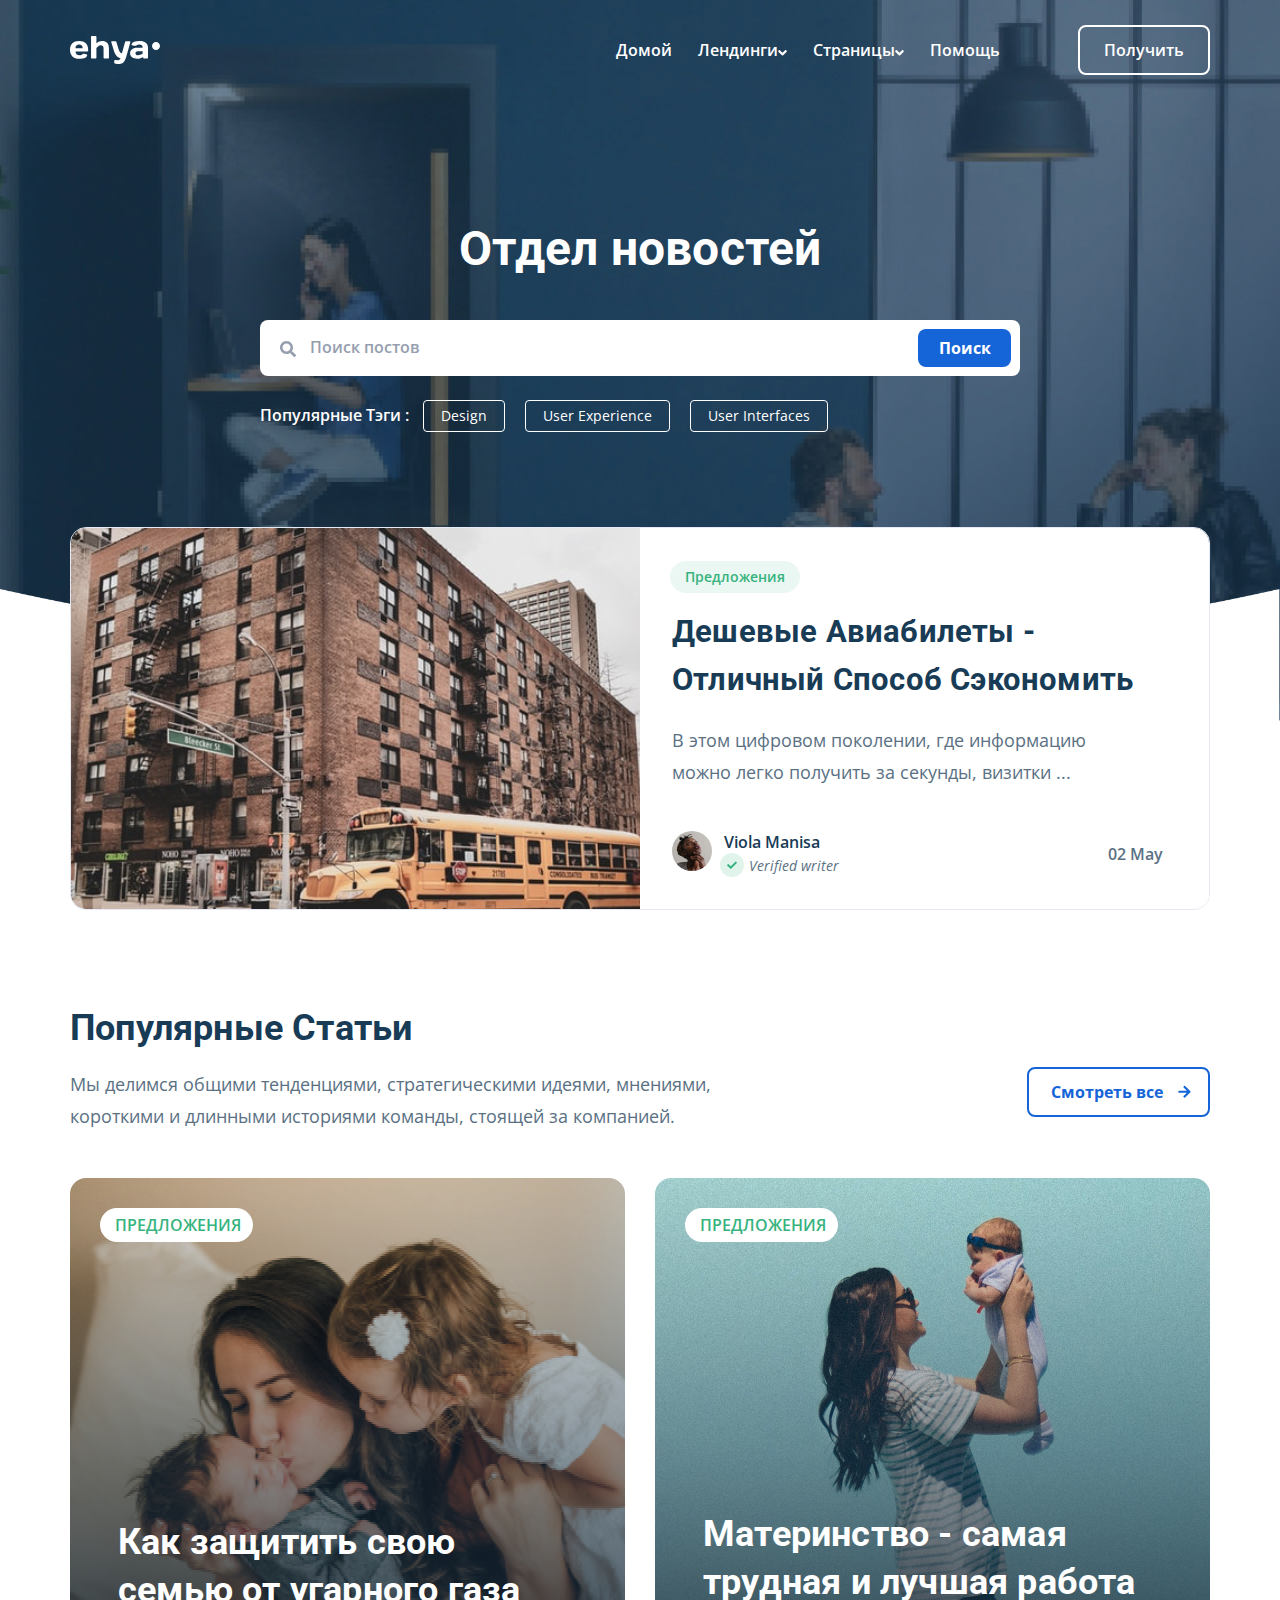
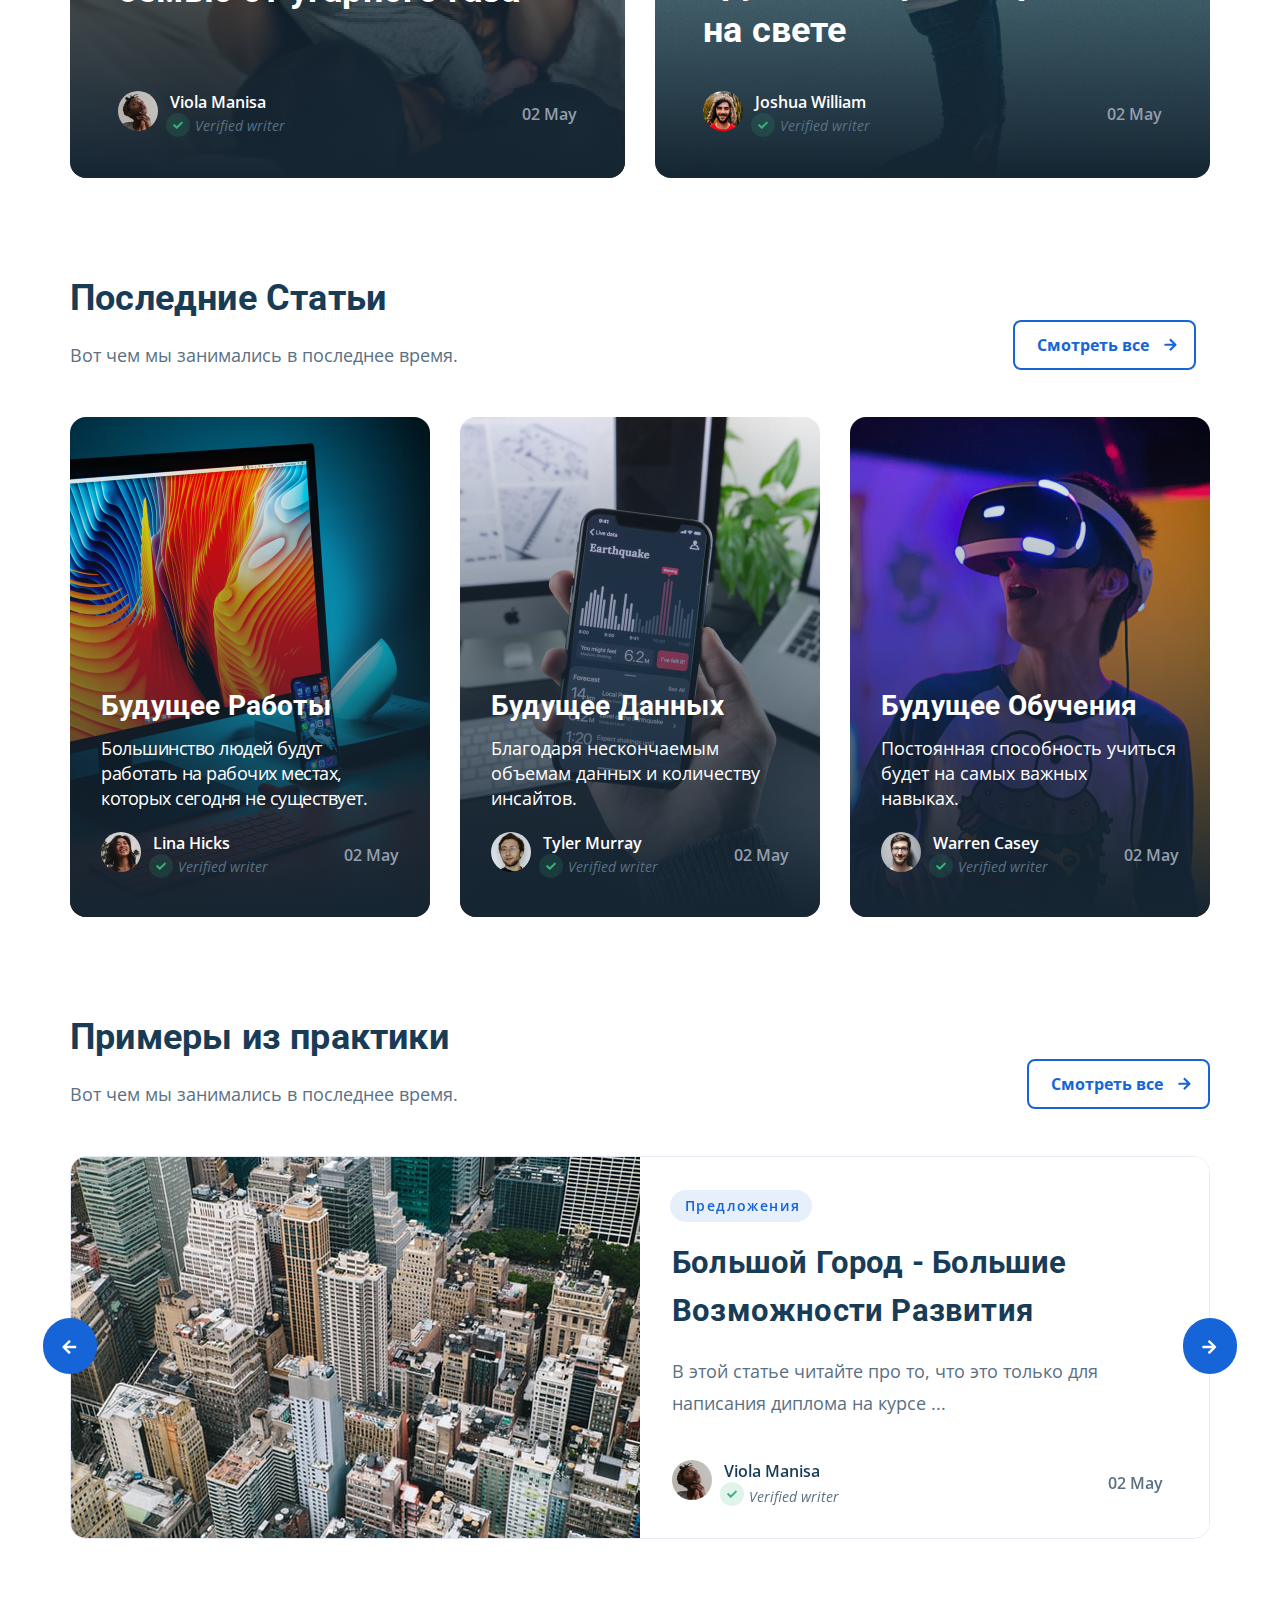
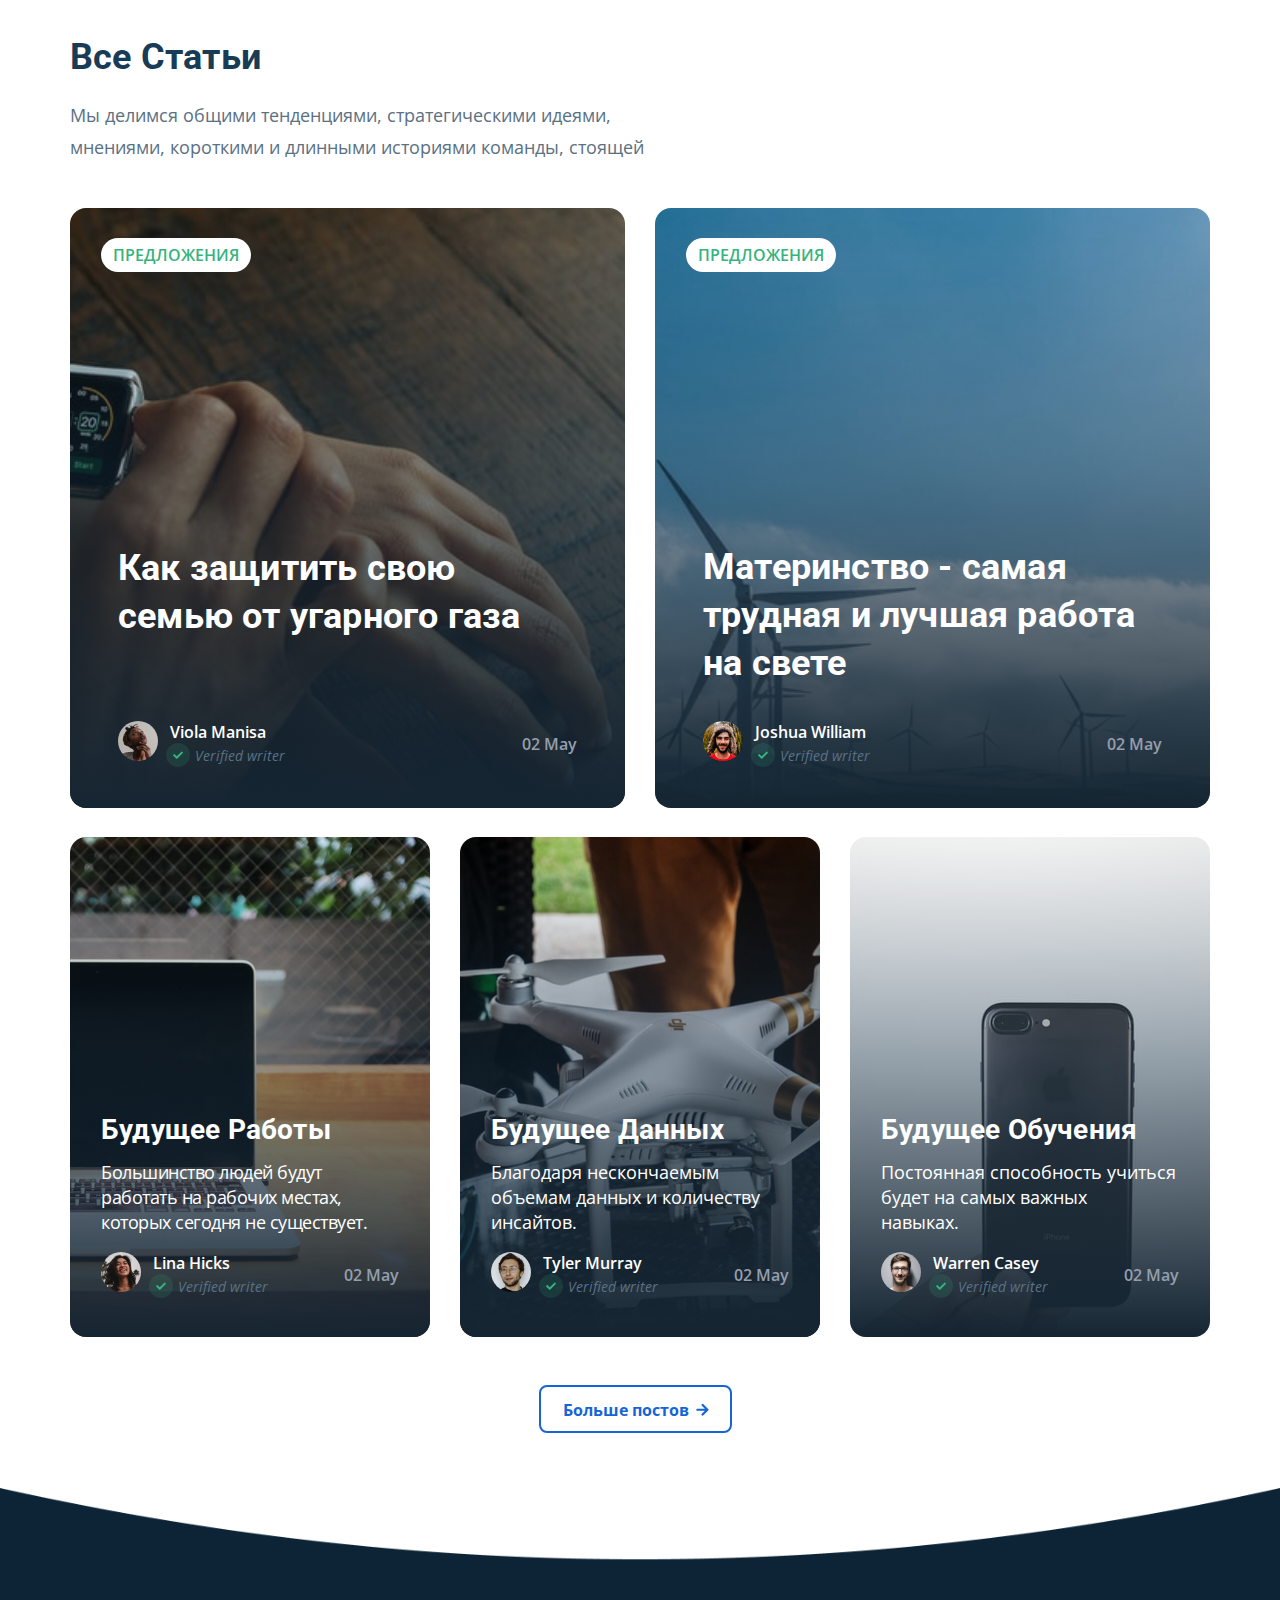
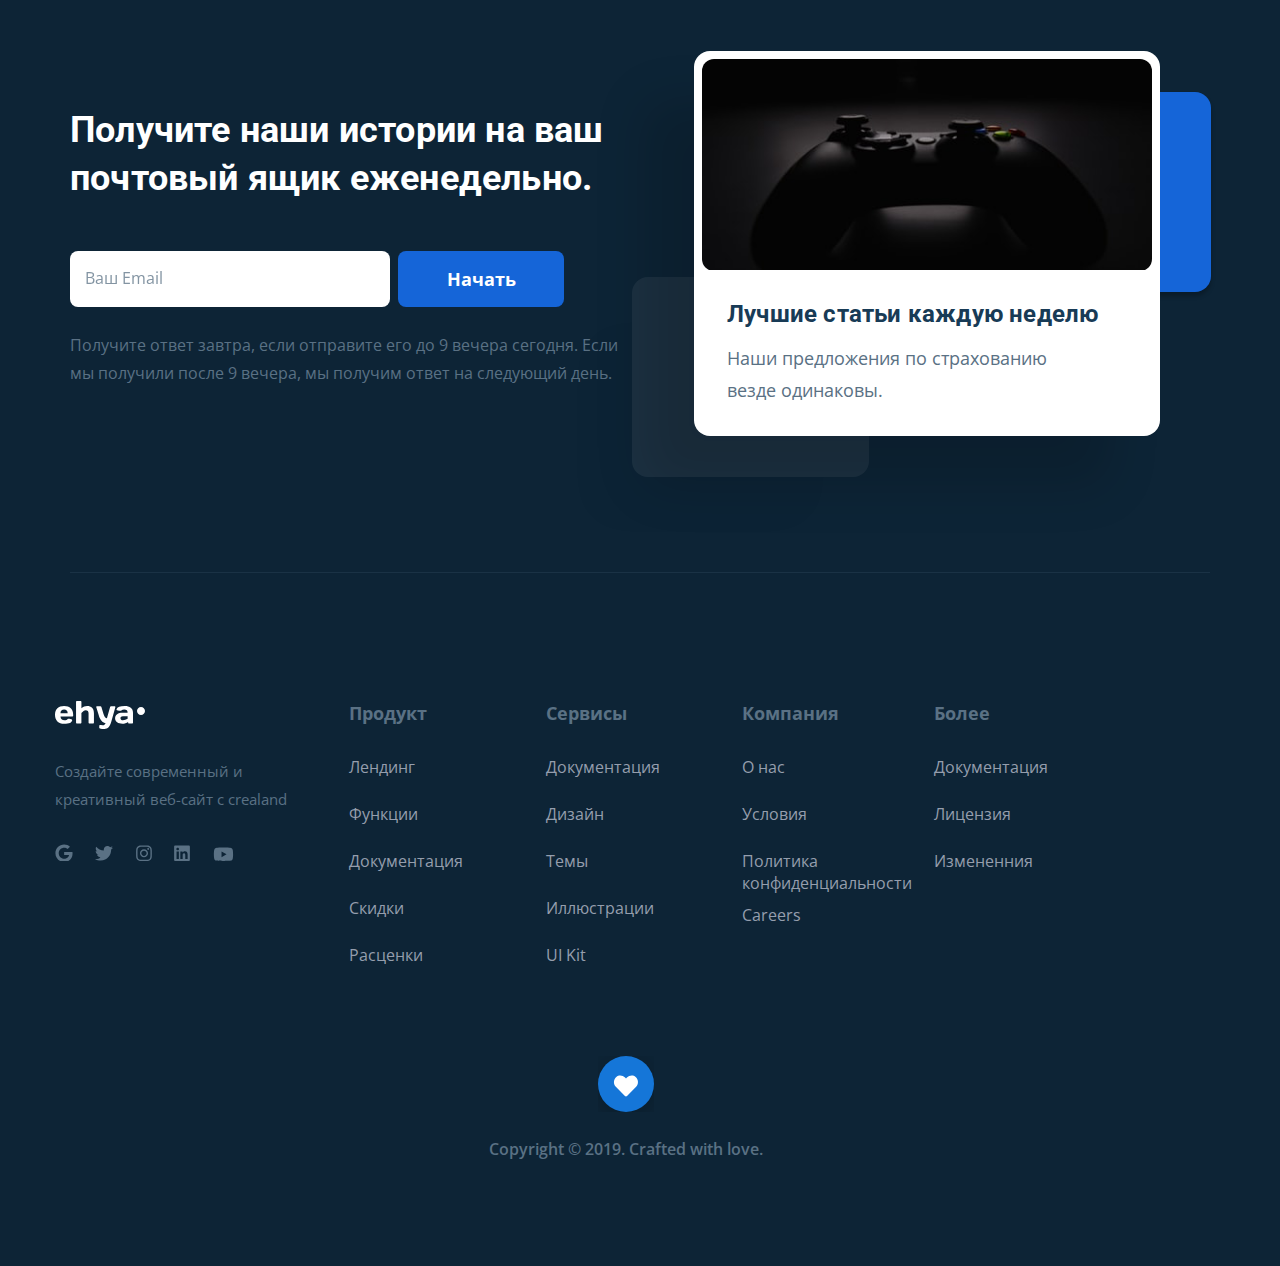
==== index.html @ 2a24c100 "create: добавил ссылки на иконки соцсетей" ====
<!DOCTYPE html>
<html lang="ru">
  <head>
    <meta charset="UTF-8" />
    <meta http-equiv="X-UA-Compatible" content="IE=edge" />
    <meta name="viewport" content="width=device-width, initial-scale=1.0" />
    <link rel="stylesheet" href="css/swiper-bundle.min.css" />
    <link rel="stylesheet" href="css/style.css" />
    <link href="https://fonts.googleapis.com/css2?family=Open+Sans:ital,wght@0,400;0,600;0,700;1,400&family=Roboto:wght@700&display=swap" rel="stylesheet" />
    <title>ehya Статьи на все случаи</title>
  </head>
  <body>
    <header class="header">
      <div class="header__background">
        <div class="container">
          <nav class="header__nav header__nav-fixed">
            <div class="header__logo">
              <a href="index.html"><img src="img/logo.svg" alt="логотип сайта" /></a>
            </div>
            <div class="header__fragment">
              <div class="navigation">
                <ul class="header__menu">
                  <li class="header__item"><a href="#">Домой</a></li>
                  <li class="header__item">
                    <a href="#">Лендинги<img src="img/angle-down.svg" alt="указатель на подменю" /></a>
                    <ul class="dropdown">
                      <li><a href="#">подменю 1</a></li>
                      <li><a href="#">подменю 2</a></li>
                      <li><a href="#">подменю 3</a></li>
                    </ul>
                  </li>
                  <li class="header__item">
                    <a href="#">Страницы<img src="img/angle-down.svg" alt="указатель на подменю" /></a>
                    <ul class="dropdown">
                      <li><a href="#">подменю 1</a></li>
                      <li><a href="#">подменю 2</a></li>
                      <li><a href="#">подменю 3</a></li>
                    </ul>
                  </li>
                  <li class="header__item"><a href="#">Помощь</a></li>
                </ul>
              </div>
              <div class="header__forbutton">
                <button class="header__button">Получить</button>
              </div>
            </div>
            <button class="header__menu-button">
              <span class="header__menu-button-line"></span>
              <span class="header__menu-button-line"></span>
              <span class="header__menu-button-line"></span>
            </button>
            <!-- /.navbar-top -->
          </nav>
          <!-- /.heder__nav -->
          <div class="header__block">
            <h1 class="header__block-title">Отдел новостей</h1>
            <form class="header__block-form">
              <input placeholder="Поиск постов" class="header__block-input" />
              <button class="header__block-button">Поиск</button>
            </form>
            <div class="header__block-tags">
              <span class="header__block-list">Популярные Тэги :</span>
              <button class="header__block-tag">Design</button><button class="header__block-tag">User Experience</button
              ><button class="header__block-tag">User Interfaces</button>
            </div>
          </div>
          <!-- /.header__block -->
          <div class="header__featured">
            <a href="index-1.html" class="header__featured-img">
              <img src="img/featured.png" alt="фото: дом, автобус в большом городе" class="header__featured-foto" />
            </a>
            <a href="index-1.html" class="header__featured-card">
              <div class="header__featured-card-top">
                <h3 class="header__featured-card-title">Дешевые Авиабилеты - Отличный Способ Сэкономить</h3>
                <p class="header__featured-card-paragraph">В этом цифровом поколении, где информацию можно легко получить за секунды, визитки ...</p>
              </div>
              <div class="header__featured-card-bottom">
                <div class="header__featured-card-author">
                  <div class="header__featured-card-photo">
                    <img class="header__featured-card-img" src="img/authors/viola-manisa.png" alt="фото Viola Manisa" />
                    <div class="header__featured-card-this">
                      <div class="header__featured-card-name">Viola Manisa</div>
                      <div class="header__featured-card-center">
                        <img src="img/icon.svg" alt="иконка типа галочка" /> <span class="header__featured-card-rating">Verified writer</span>
                      </div>
                    </div>
                  </div>
                  <div class="header__featured-card-data">02 May</div>
                </div>
              </div>
              <span class="header__label">Предложения</span>
            </a>
            <!-- /.header__featured-card -->
          </div>
          <!-- /.header__featured -->
        </div>
        <!-- /.container -->
      </div>
      <!-- /.header__background -->
    </header>
    <section class="popular">
      <div class="container">
        <h2 class="popular__title">Популярные Статьи</h2>
        <div class="popular__flag">
          <p class="popular__text">
            Мы делимся общими тенденциями, стратегическими идеями, мнениями, короткими и длинными историями команды, стоящей за компанией.
          </p>
          <a href="index-1.html" class="popular__button"
            >Смотреть все <img src="img/icon-arrow.svg" alt="иконка в виде стрелки" class="popular__button-img"
          /></a>
        </div>
        <!-- /.popular__flag -->
        <div class="popular__cards">
          <a href="index-1.html"
            ><div class="popular__first-card">
              <img src="img/popular-1.jpg" alt="фото женщины с детьми" class="popular__first-img" />
              <h3 class="popular__first-card-title">Как защитить свою семью от угарного газа</h3>
              <div class="popular__first-card-author">
                <div class="popular__first-card-photo">
                  <img class="popular__first-card-img" src="img/authors/viola-manisa.png" alt="фото автора" />
                  <div class="popular__first-card-this">
                    <div class="popular__first-card-name">Viola Manisa</div>
                    <div class="popular__first-card-center">
                      <img src="img/icon.svg" alt="иконка типа галочка" /> <span class="popular__first-card-rating">Verified writer</span>
                    </div>
                  </div>
                </div>
                <div class="popular__first-card-data">02 May</div>
              </div>
              <span class="popular__label"> Предложения </span>
            </div></a
          >
          <!-- /.popular__first-card -->
          <a href="index-1.html"
            ><div class="popular__second-card">
              <img src="img/popular-2.png" alt="фото женщины с ребенком" class="popular__second-img" />
              <h3 class="popular__second-card-title popular__second-card-title--mod">Материнство - самая трудная и лучшая работа на свете</h3>
              <div class="popular__second-card-author">
                <div class="popular__second-card-photo">
                  <img class="popular__second-card-img" src="img/authors/joshua-william.png" alt="фото автора" />
                  <div class="popular__second-card-this">
                    <div class="popular__second-card-name">Joshua William</div>
                    <div class="popular__second-card-center">
                      <img src="img/icon.svg" alt="иконка типа галочка" /> <span class="popular__second-card-rating">Verified writer</span>
                    </div>
                  </div>
                </div>
                <div class="popular__second-card-data">02 May</div>
              </div>
              <span class="popular__label"> Предложения </span>
            </div></a
          >
          <!-- /.popular__second-card -->
        </div>
        <!-- /.popular__cards -->
        <a href="index-1.html" class="popular__button-mod"
          >Смотреть все <img src="img/icon-arrow.svg" alt="иконка в виде стрелки" class="popular__button-img"
        /></a>
      </div>
      <!-- /.container -->
    </section>
    <!-- /.popular -->
    <section class="update">
      <div class="container">
        <h2 class="update__title">Последние Статьи</h2>
        <div class="update__flag">
          <p class="update__text">Вот чем мы занимались в последнее время.</p>
          <a href="index-1.html" class="update__button">Смотреть все <img src="img/icon-arrow.svg" alt="иконка в виде стрелки" class="update__button-img" /></a>
        </div>
        <!-- /.update__flag -->
        <div class="update__cards">
          <a href="index-1.html"
            ><div class="update__first-card">
              <img src="img/update-1.jpg" alt="фото рабочего места с компьютером" class="update__first-img" />
              <h3 class="update__first-card-title update__first-card-title-mod">Будущее Работы</h3>
              <p class="update__first-card-paragraph update__first-card-paragraph-mod">
                Большинство людей будут работать на рабочих местах, которых сегодня не существует.
              </p>
              <div class="update__first-card-author">
                <div class="update__first-card-photo">
                  <img class="update__first-card-img" src="img/authors/lina-hicks.png" alt="фото автора" />
                  <div class="update__first-card-this">
                    <div class="update__first-card-name">Lina Hicks</div>
                    <div class="update__first-card-center">
                      <img src="img/icon.svg" alt="иконка типа галочка" /> <span class="update__first-card-rating">Verified writer</span>
                    </div>
                  </div>
                </div>
                <div class="update__first-card-data">02 May</div>
              </div>
            </div></a
          >
          <!-- /.update__first-card -->
          <a href="index-1.html"
            ><div class="update__second-card">
              <img src="img/update-2.png" alt="фото мобильник в руке" class="update__second-img" />
              <h3 class="update__second-card-title">Будущее Данных</h3>
              <p class="update__second-card-paragraph">Благодаря нескончаемым объемам данных и количеству инсайтов.</p>
              <div class="update__second-card-author">
                <div class="update__second-card-photo">
                  <img class="update__second-card-img" src="img/authors/tyler-murray.png" alt="фото автора" />
                  <div class="update__second-card-this">
                    <div class="update__second-card-name">Tyler Murray</div>
                    <div class="update__second-card-center">
                      <img src="img/icon.svg" alt="иконка типа галочка" /> <span class="update__second-card-rating">Verified writer</span>
                    </div>
                  </div>
                </div>
                <div class="update__second-card-data">02 May</div>
              </div>
            </div></a
          >
          <!-- /.update__second-card -->
          <a href="index-1.html"
            ><div class="update__third-card">
              <img src="img/update-3.jpg" alt="фото женщины в интерактивной маске" class="update__third-img" />
              <h3 class="update__third-card-title">Будущее Обучения</h3>
              <p class="update__third-card-paragraph update__third-card-paragraph-third">
                Постоянная способность учиться будет на самых важных <span class="delete"><br /></span>навыках.
              </p>
              <div class="update__third-card-author">
                <div class="update__third-card-photo">
                  <img class="update__third-card-img" src="img/authors/warren-casey.png" alt="фото автора" />
                  <div class="update__third-card-this">
                    <div class="update__third-card-name">Warren Casey</div>
                    <div class="update__third-card-center">
                      <img src="img/icon.svg" alt="иконка типа галочка" /> <span class="update__third-card-rating">Verified writer</span>
                    </div>
                  </div>
                </div>
                <div class="update__third-card-data">02 May</div>
              </div>
            </div></a
          >
          <!-- /.update__third-card -->
        </div>
        <!-- /.update__cards -->
        <a href="index-1.html" class="update__button-mod"
          >Смотреть все <img src="img/icon-arrow.svg" alt="иконка в виде стрелки" class="update__button-img"
        /></a>
      </div>
      <!-- /.container -->
    </section>
    <!-- /.update -->
    <section class="examples">
      <div class="container-new">
        <div class="container">
          <h2 class="examples__title">Примеры из практики</h2>
          <div class="examples__flag">
            <p class="examples__text">Вот чем мы занимались в последнее время.</p>
            <a href="index-1.html" class="examples__button"
              >Смотреть все <img src="img/icon-arrow.svg" alt="иконка в виде стрелки" class="examples__button-img"
            /></a>
          </div>
          <!-- /.examples__flag -->
        </div>

        <!-- Slider main container -->
        <div class="swiper-container">
          <!-- Additional required wrapper -->
          <div class="swiper-wrapper">
            <!-- Slides -->
            <div class="swiper-slide">
              <div class="examples__featured">
                <a href="index-1.html" class="examples__featured-img">
                  <img src="img/town.png" alt="фото: микрорайон большого города" class="examples__featured-foto" />
                </a>
                <a href="index-1.html" class="examples__featured-card">
                  <div class="examples__featured-card-top">
                    <h3 class="examples__featured-card-title">Большой Город - Большие Возможности Развития</h3>
                    <p class="examples__featured-card-paragraph">В этой статье читайте про то, что это только для написания диплома на курсе ...</p>
                  </div>
                  <div class="examples__featured-card-bottom">
                    <div class="examples__featured-card-author">
                      <div class="examples__featured-card-photo">
                        <img class="examples__featured-card-img" src="img/authors/viola-manisa.png" alt="фото Viola Manisa" />
                        <div class="examples__featured-card-this">
                          <div class="examples__featured-card-name">Viola Manisa</div>
                          <div class="examples__featured-card-center">
                            <img src="img/icon.svg" alt="иконка типа галочка" /> <span class="examples__featured-card-rating">Verified writer</span>
                          </div>
                        </div>
                      </div>
                      <div class="examples__featured-card-data">02 May</div>
                    </div>
                  </div>
                  <span class="examples__label">Предложения</span>
                </a>
                <!-- /.examples__featured-card -->
              </div>
              <!-- /.examples__featured -->
            </div>
            <!-- /.swiper-slide -->
            <div class="swiper-slide">
              <div class="examples__featured">
                <a href="index-1.html" class="examples__featured-img">
                  <img src="img/featured.png" alt="фото: дом, автобус в большом городе" class="examples__featured-foto" />
                </a>
                <a href="index-1.html" class="examples__featured-card">
                  <div class="examples__featured-card-top">
                    <h3 class="examples__featured-card-title">Защита Диплома - Ответственное Мероприятие</h3>
                    <p class="examples__featured-card-paragraph">Да конечно бывает, что такой диплом пока еще не твой уровень.., но мы поборемся...</p>
                  </div>
                  <div class="examples__featured-card-bottom">
                    <div class="examples__featured-card-author">
                      <div class="examples__featured-card-photo">
                        <img class="examples__featured-card-img" src="img/authors/viola-manisa.png" alt="фото Viola Manisa" />
                        <div class="examples__featured-card-this">
                          <div class="examples__featured-card-name">Viola Manisa</div>
                          <div class="examples__featured-card-center">
                            <img src="img/icon.svg" alt="иконка типа галочка" /> <span class="examples__featured-card-rating">Verified writer</span>
                          </div>
                        </div>
                      </div>
                      <div class="examples__featured-card-data">02 May</div>
                    </div>
                  </div>
                  <span class="examples__label">Предложения</span>
                </a>
                <!-- /.examples__featured-card -->
              </div>
              <!-- /.examples__featured -->
            </div>
            <!-- /.swiper-slide -->
          </div>
          <!-- If we need navigation buttons -->
        </div>
        <!-- /.swiper-container -->
        <div class="examples-button-prev"></div>
        <div class="examples-button-next"></div>
      </div>
      <!-- /.container-new -->
      <a href="index-1.html" class="examples__button-mod"
        >Смотреть все <img src="img/icon-arrow.svg" alt="иконка в виде стрелки" class="examples__button-img"
      /></a>
    </section>
    <!-- /.examples -->
    <section class="every">
      <div class="container">
        <h2 class="every__title">Все Статьи</h2>
        <div class="every__flag">
          <p class="every__text">Мы делимся общими тенденциями, стратегическими идеями, мнениями, короткими и длинными историями команды, стоящей</p>
        </div>
        <!-- /.every flag -->
        <div class="every__cards">
          <a href="index-1.html"
            ><div class="every__first-cardd">
              <img src="img/every-1.png" alt="руки человека настраивают электронные часы" class="every__first-img" />
              <h3 class="every__first-cardd-title">Как защитить свою семью от угарного газа</h3>
              <div class="every__first-cardd-author">
                <div class="every__first-cardd-photo">
                  <img class="every__first-cardd-img" src="img/authors/viola-manisa.png" alt="фото автора" />
                  <div class="every__first-cardd-this">
                    <div class="every__first-cardd-name">Viola Manisa</div>
                    <div class="every__first-cardd-center">
                      <img src="img/icon.svg" alt="иконка типа галочка" /> <span class="every__first-cardd-rating">Verified writer</span>
                    </div>
                  </div>
                </div>
                <div class="every__first-cardd-data">02 May</div>
              </div>
              <span class="every__label"> Предложения </span>
            </div></a
          >
          <!-- /.every__first-cardd -->
          <a href="index-1.html"
            ><div class="every__second-cardd">
              <img src="img/every-2.png" alt="панорамма с ветрянными электростанциями" class="every__second-img" />
              <h3 class="every__second-cardd-title every__second-cardd-title--mod">Материнство - самая трудная и лучшая работа на свете</h3>
              <div class="every__second-cardd-author">
                <div class="every__second-cardd-photo">
                  <img class="every__second-cardd-img" src="img/authors/joshua-william.png" alt="фото автора" />
                  <div class="every__second-cardd-this">
                    <div class="every__second-cardd-name">Joshua William</div>
                    <div class="every__second-cardd-center">
                      <img src="img/icon.svg" alt="иконка типа галочка" /> <span class="every__second-cardd-rating">Verified writer</span>
                    </div>
                  </div>
                </div>
                <div class="every__second-cardd-data">02 May</div>
              </div>
              <span class="every__label"> Предложения </span>
            </div></a
          >
          <!-- /.every__second-cardd -->
        </div>
        <!-- /every__cards -->
        <div class="every__cardss">
          <a href="index-1.html"
            ><div class="every__first-card">
              <img src="img/every-3.png" alt="фото рабочего места с компьютером" class="every__first-img" />
              <h3 class="every__first-card-title every__first-card-title-mod">Будущее Работы</h3>
              <p class="every__first-card-paragraph every__first-card-paragraph-mod">
                Большинство людей будут работать на рабочих местах, которых сегодня не существует.
              </p>
              <div class="every__first-card-author">
                <div class="every__first-card-photo">
                  <img class="every__first-card-img" src="img/authors/lina-hicks.png" alt="фото автора" />
                  <div class="every__first-card-this">
                    <div class="every__first-card-name">Lina Hicks</div>
                    <div class="every__first-card-center">
                      <img src="img/icon.svg" alt="иконка типа галочка" /> <span class="every__first-card-rating">Verified writer</span>
                    </div>
                  </div>
                </div>
                <div class="every__first-card-data">02 May</div>
              </div>
            </div></a
          >
          <!-- /.every__first-card -->
          <a href="index-1.html" class="every__newa"
            ><div class="every__first-card">
              <img src="img/every-3.png" alt="фото рабочего места с компьютером" class="every__first-img" />
              <h3 class="every__first-card-title">Будущее Данных</h3>
              <p class="every__first-card-paragraph">Благодаря нескончаемым объемам данных и количеству инсайтов.</p>
              <div class="every__first-card-author">
                <div class="every__first-card-photo">
                  <img class="every__first-card-img" src="img/authors/lina-hicks.png" alt="фото автора" />
                  <div class="every__first-card-this">
                    <div class="every__first-card-name">Lina Hicks</div>
                    <div class="every__first-card-center">
                      <img src="img/icon.svg" alt="иконка типа галочка" /> <span class="every__first-card-rating">Verified writer</span>
                    </div>
                  </div>
                </div>
                <div class="every__first-card-data">02 May</div>
              </div>
            </div></a
          >
          <!-- /.every__first-card every__newa -->
          <a href="index-1.html" class="every__newb"
            ><div class="every__second-card">
              <img src="img/every-4.png" alt="фото квадрокоптер в руках" class="every__second-img" />
              <h3 class="every__second-card-title">Будущее Данных</h3>
              <p class="every__second-card-paragraph">Благодаря нескончаемым объемам данных и количеству инсайтов.</p>
              <div class="every__second-card-author">
                <div class="every__second-card-photo">
                  <img class="every__second-card-img" src="img/authors/tyler-murray.png" alt="фото автора" />
                  <div class="every__second-card-this">
                    <div class="every__second-card-name">Tyler Murray</div>
                    <div class="every__second-card-center">
                      <img src="img/icon.svg" alt="иконка типа галочка" /> <span class="every__second-card-rating">Verified writer</span>
                    </div>
                  </div>
                </div>
                <div class="every__second-card-data">02 May</div>
              </div>
            </div></a
          >
          <!-- /.every__second-card every__newb -->
          <a href="index-1.html" class="every__newb1"
            ><div class="every__second-card">
              <img src="img/every-4.png" alt="фото квадрокоптер в руках" class="every__second-img" />
              <h3 class="every__second-card-title">Будущее Обучения</h3>
              <p class="every__second-card-paragraph">
                Постоянная способность учиться будет на самых важных <span class="delete"><br /></span>навыках.
              </p>
              <div class="every__second-card-author">
                <div class="every__second-card-photo">
                  <img class="every__second-card-img" src="img/authors/tyler-murray.png" alt="фото автора" />
                  <div class="every__second-card-this">
                    <div class="every__second-card-name">Tyler Murray</div>
                    <div class="every__second-card-center">
                      <img src="img/icon.svg" alt="иконка типа галочка" /> <span class="every__second-card-rating">Verified writer</span>
                    </div>
                  </div>
                </div>
                <div class="every__second-card-data">02 May</div>
              </div>
            </div></a
          >
          <!-- /.every__second-card every__newb1 -->
          <a href="index-1.html" class="every__newc"
            ><div class="every__third-card">
              <img src="img/every-5.png" alt="фото рука держит смартфон вертикально двумя пальцами " class="every__third-img" />
              <h3 class="every__third-card-title">Будущее Обучения</h3>
              <p class="every__third-card-paragraph every__third-card-paragraph-third">
                Постоянная способность учиться будет на самых важных <span class="delete"><br /></span>навыках.
              </p>
              <div class="every__third-card-author">
                <div class="every__third-card-photo">
                  <img class="every__third-card-img" src="img/authors/warren-casey.png" alt="фото автора" />
                  <div class="every__third-card-this">
                    <div class="every__third-card-name">Warren Casey</div>
                    <div class="every__third-card-center">
                      <img src="img/icon.svg" alt="иконка типа галочка" /> <span class="every__third-card-rating">Verified writer</span>
                    </div>
                  </div>
                </div>
                <div class="every__third-card-data">02 May</div>
              </div>
            </div></a
          >
          <!-- /.every__third-card every__newc -->
          <a href="index-1.html" class="every__newd"
            ><div class="every__third-card">
              <img src="img/every-4.png" alt="фото рука держит смартфон вертикально двумя пальцами " class="every__third-img" />
              <h3 class="every__third-card-title">Будущее Обучения</h3>
              <p class="every__third-card-paragraph every__third-card-paragraph-third">
                Постоянная способность учиться будет на самых важных <span class="delete"><br /></span>навыках.
              </p>
              <div class="every__third-card-author">
                <div class="every__third-card-photo">
                  <img class="every__third-card-img" src="img/authors/warren-casey.png" alt="фото автора" />
                  <div class="every__third-card-this">
                    <div class="every__third-card-name">Warren Casey</div>
                    <div class="every__third-card-center">
                      <img src="img/icon.svg" alt="иконка типа галочка" /> <span class="every__third-card-rating">Verified writer</span>
                    </div>
                  </div>
                </div>
                <div class="every__third-card-data">02 May</div>
              </div>
            </div></a
          >
          <!-- /.every__third-card every__newd -->
        </div>
        <!-- /.every__cardss -->
        <div class="every__button">
          <a href="index-1.html" class="every__button-mod"
            >Больше постов <img src="img/icon-arrow.svg" alt="иконка в виде стрелки" class="every__button-img"
          /></a>
          <a href="index-1.html" class="every__button-mod-new"
            >Смотреть все <img src="img/icon-arrow.svg" alt="иконка в виде стрелки" class="every__button-img"
          /></a>
        </div>
      </div>
      <!-- /.container -->
    </section>
    <!-- /.every -->
    <section class="footer">
      <div class="footer__upward">
        <img src="img/wave-footer.png" alt="" class="footer__upward-img" />
      </div>
      <div class="wrapper">
        <div class="footer__container">
          <div class="footer__average">
            <div class="footer__block">
              <h2 class="footer__block-title"><span class="footer__block-title-th">Получите</span> наши истории на ваш почтовый ящик еженедельно.</h2>
              <form class="footer__block-form">
                <input placeholder="Ваш Email" class="footer__block-input" />
                <button class="footer__block-button">Начать</button>
              </form>
              <p class="footer__block-text">
                Получите ответ завтра, если отправите его до 9 вечера сегодня. Если мы получили после 9 вечера, мы получим ответ на следующий день.
              </p>
            </div>
            <div class="footer__info">
              <div class="footer__info-img">
                <img src="img/footer.png" alt="художественное фото пульта игровой приставки" class="footer__info-img-foto" />
              </div>
              <div class="footer__info-cont">
                <h3 class="footer__info-title">Лучшие статьи каждую неделю</h3>
                <p class="footer__info-text">Наши предложения по страхованию везде одинаковы.</p>
              </div>
            </div>
            <div class="footer__restangle-gray"></div>
            <div class="footer__restangle-blue"></div>
          </div>

          <div class="footer__line"></div>
          <div class="footer__after-line"></div>
        </div>
        <div class="footer__container-two">
          <div class="footer__end">
            <div class="footer__end-item footer__end-item-first">
              <div class="footer__logo">
                <a href="index.html"><img class="footer__logo-image" src="img/logo.svg" alt="логотип сайта" /></a>
              </div>
              <p class="footer__end-text">Создайте современный и креативный веб-сайт с crealand</p>
              <div class="footer__networks">
                <a class="footer__networks-svg" href="https://www.google.com"> <img src="img/networks/google.svg" alt="логотип: гугл" /></a>
                <a class="footer__networks-svg" href="https://twitter.com"> <img src="img/networks/twitter.svg" alt="логотип: твитер" /></a>
                <a class="footer__networks-svg" href="https://www.instagram.com"><img src="img/networks/instagram.svg" alt="логотип: инстаграмм" /></a>
                <a class="footer__networks-svg" href="https://www.linkedin.com"><img src="img/networks/linkedin.svg" alt="логотип: какой-то хрени" /></a>
                <a class="footer__networks-svg" href="https://www.youtube.com"><img src="img/networks/youtube.svg" alt="логотип: ютуб" /></a>
              </div>
            </div>
            <div class="footer__end-item footer__end-item-second">
              <h3 class="footer__end-title">Продукт</h3>
              <ul class="footer__ul">
                <li class="footer__item"><a class="footer__link" href="index-1.html">Лендинг</a></li>
                <li class="footer__item"><a class="footer__link" href="index-1.html">Функции</a></li>
                <li class="footer__item"><a class="footer__link" href="index-1.html">Документация</a></li>
                <li class="footer__item"><a class="footer__link" href="index-1.html">Скидки</a></li>
                <li class="footer__item"><a class="footer__link" href="index-1.html">Расценки</a></li>
              </ul>
            </div>
            <div class="footer__end-item footer__end-item-third">
              <h3 class="footer__end-title">Сервисы</h3>
              <ul class="footer__ul">
                <li class="footer__item"><a class="footer__link" href="index-1.html">Документация</a></li>
                <li class="footer__item"><a class="footer__link" href="index-1.html">Дизайн</a></li>
                <li class="footer__item"><a class="footer__link" href="index-1.html">Темы</a></li>
                <li class="footer__item"><a class="footer__link" href="index-1.html">Иллюстрации</a></li>
                <li class="footer__item"><a class="footer__link" href="index-1.html">UI Kit</a></li>
              </ul>
            </div>
            <div class="footer__end-item footer__end-item-fourth">
              <h3 class="footer__end-title">Компания</h3>
              <ul class="footer__ul">
                <li class="footer__item"><a class="footer__link" href="index-1.html">О нас</a></li>
                <li class="footer__item"><a class="footer__link" href="index-1.html">Условия</a></li>
                <li class="footer__item">
                  <a class="footer__link footer__link-thr" href="index-1.html"
                    ><span class="footer__fourth-link-fill"
                      >Политика <br />
                      конфиденциальности</span
                    ></a
                  >
                </li>
                <li class="footer__item footer__item-th"><a class="footer__link" href="index-1.html">Careers</a></li>
              </ul>
            </div>
            <div class="footer__end-item footer__end-item-fifth">
              <h3 class="footer__end-title footer__end-title-th">Более</h3>
              <ul class="footer__ul">
                <li class="footer__item"><a class="footer__link" href="index-1.html">Документация</a></li>
                <li class="footer__item"><a class="footer__link" href="index-1.html">Лицензия</a></li>
                <li class="footer__item"><a class="footer__link" href="index-1.html">Измененния</a></li>
              </ul>
            </div>
          </div>
          <!-- /.footer__end -->
          <div class="footer__copyright">
            <div class="footer__copyright-centr">
              <img src="img/heart.svg" alt="иконка: сердечко в круге" />
              <p class="footer__copyright-text">Copyright &copy; 2019. Crafted with love.</p>
            </div>
          </div>
        </div>
      </div>
    </section>
    <script src="js/swiper-bundle.min.js"></script>
    <script src="js/main.js"></script>
  </body>
</html>
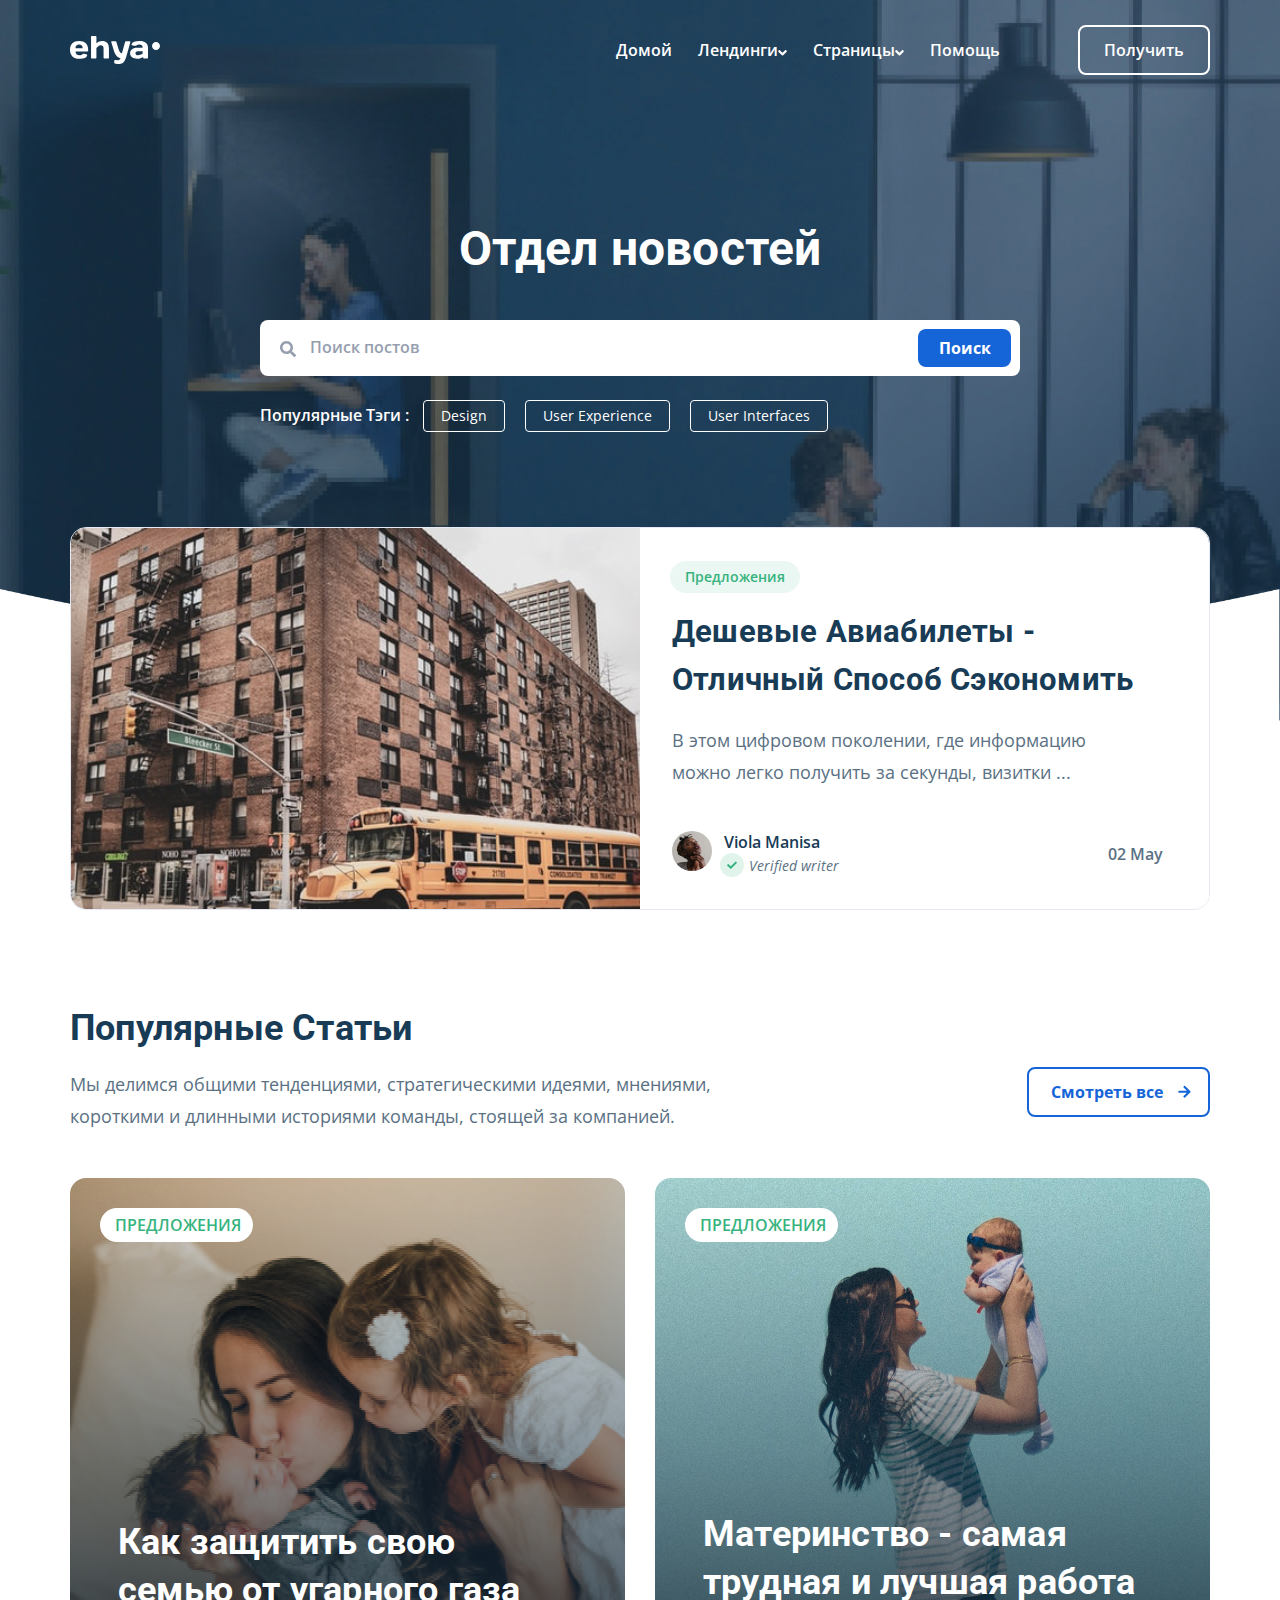
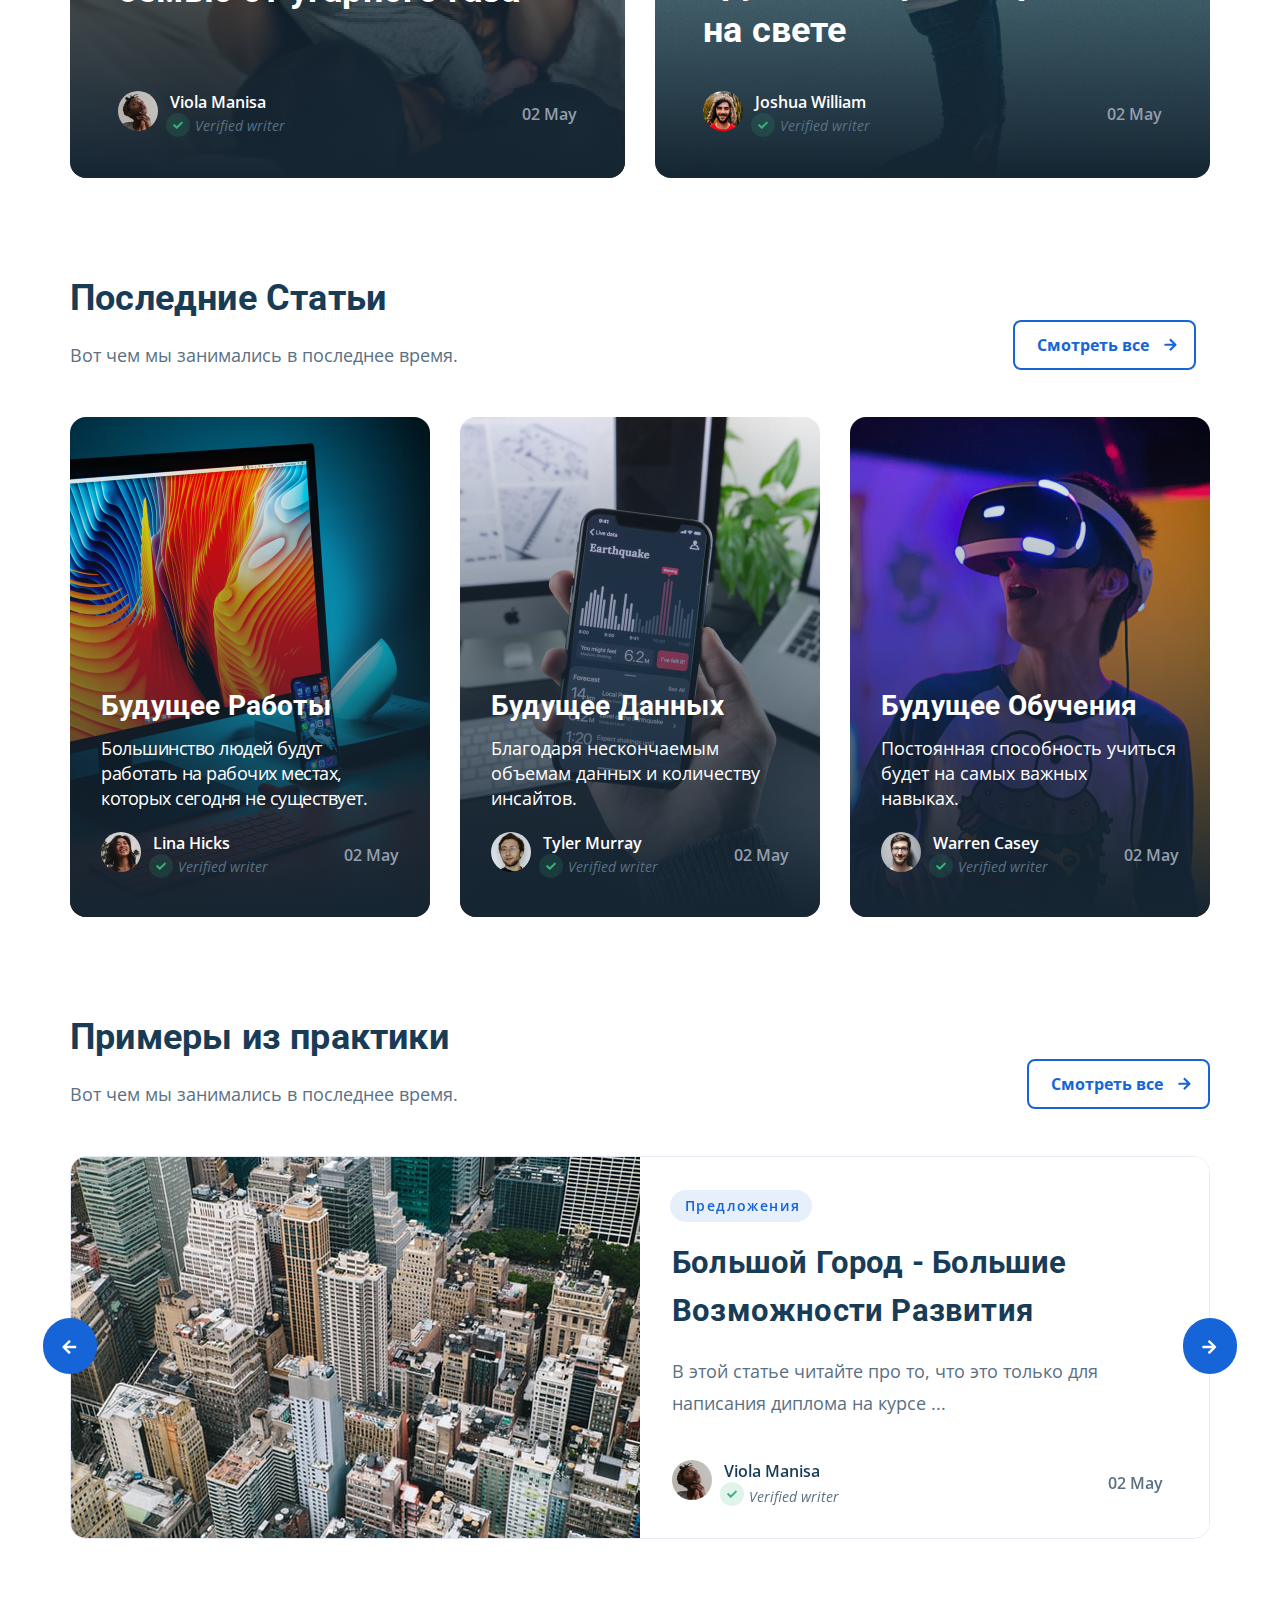
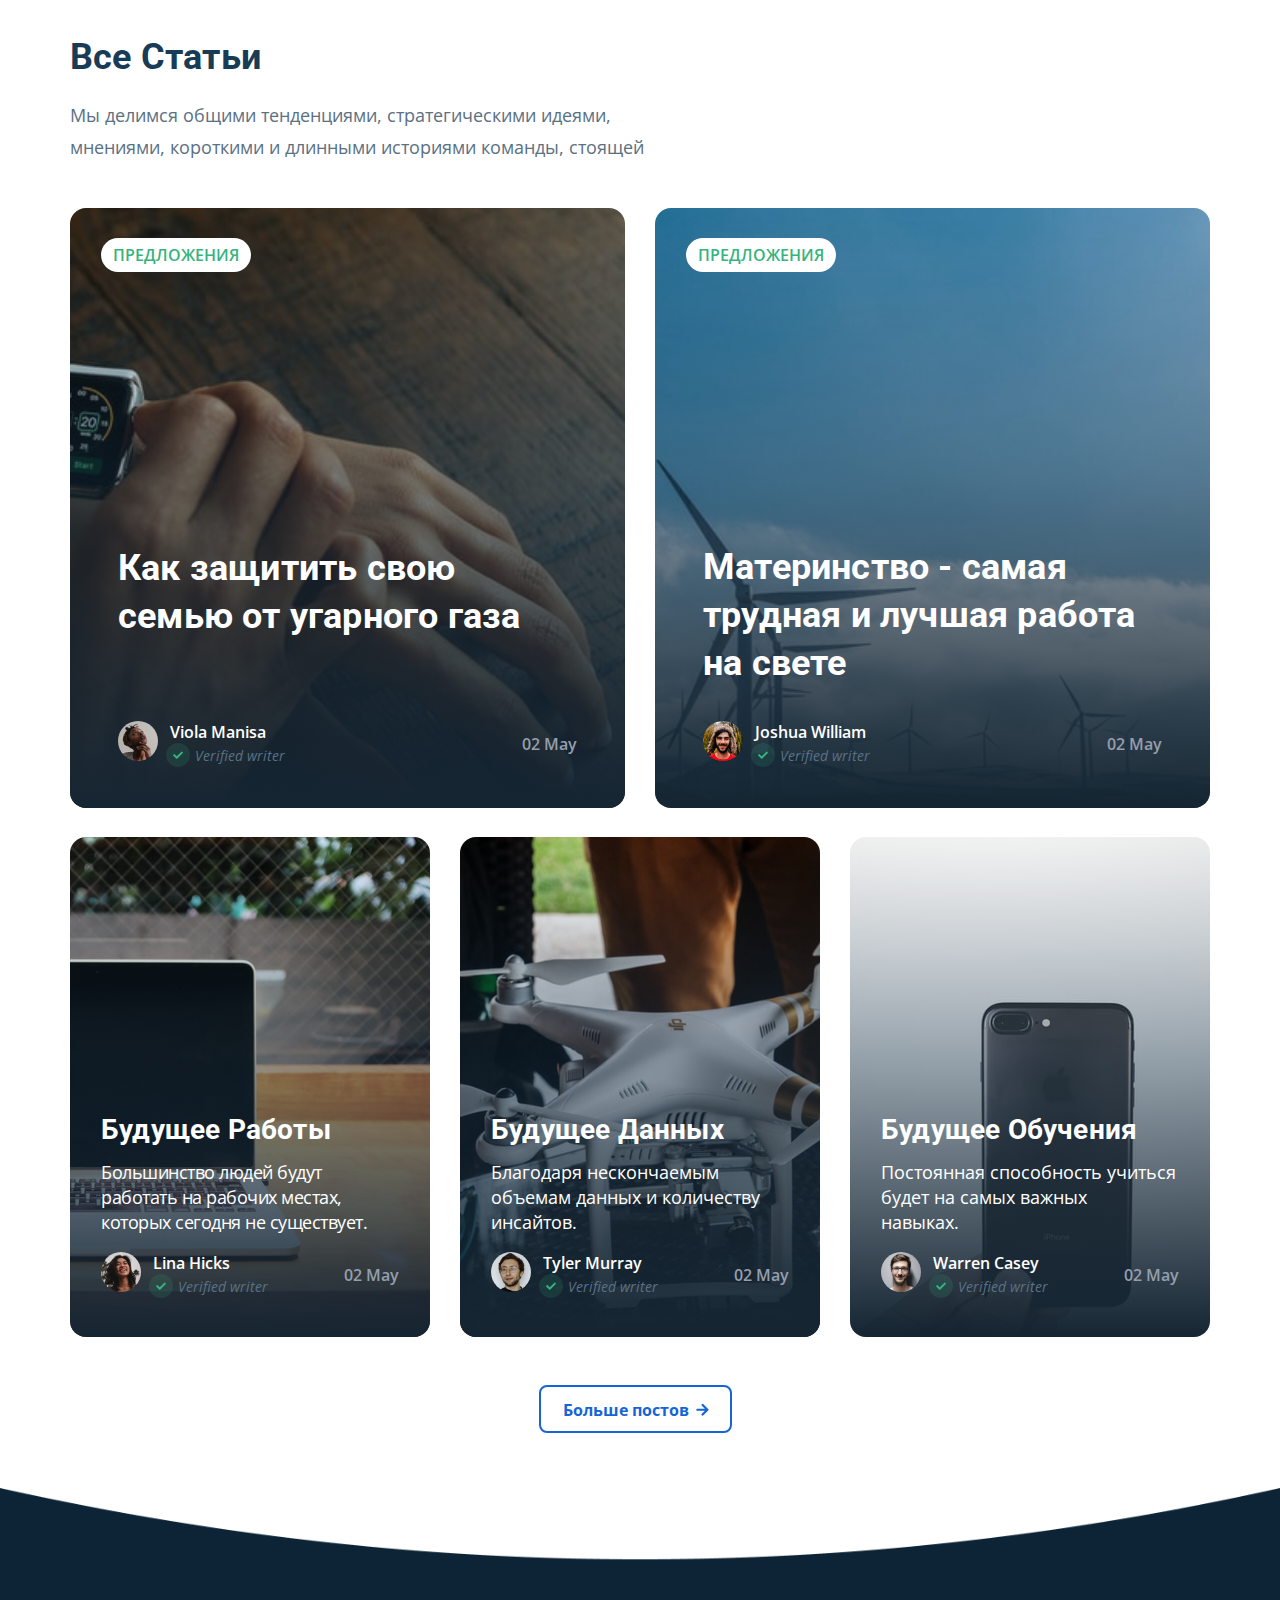
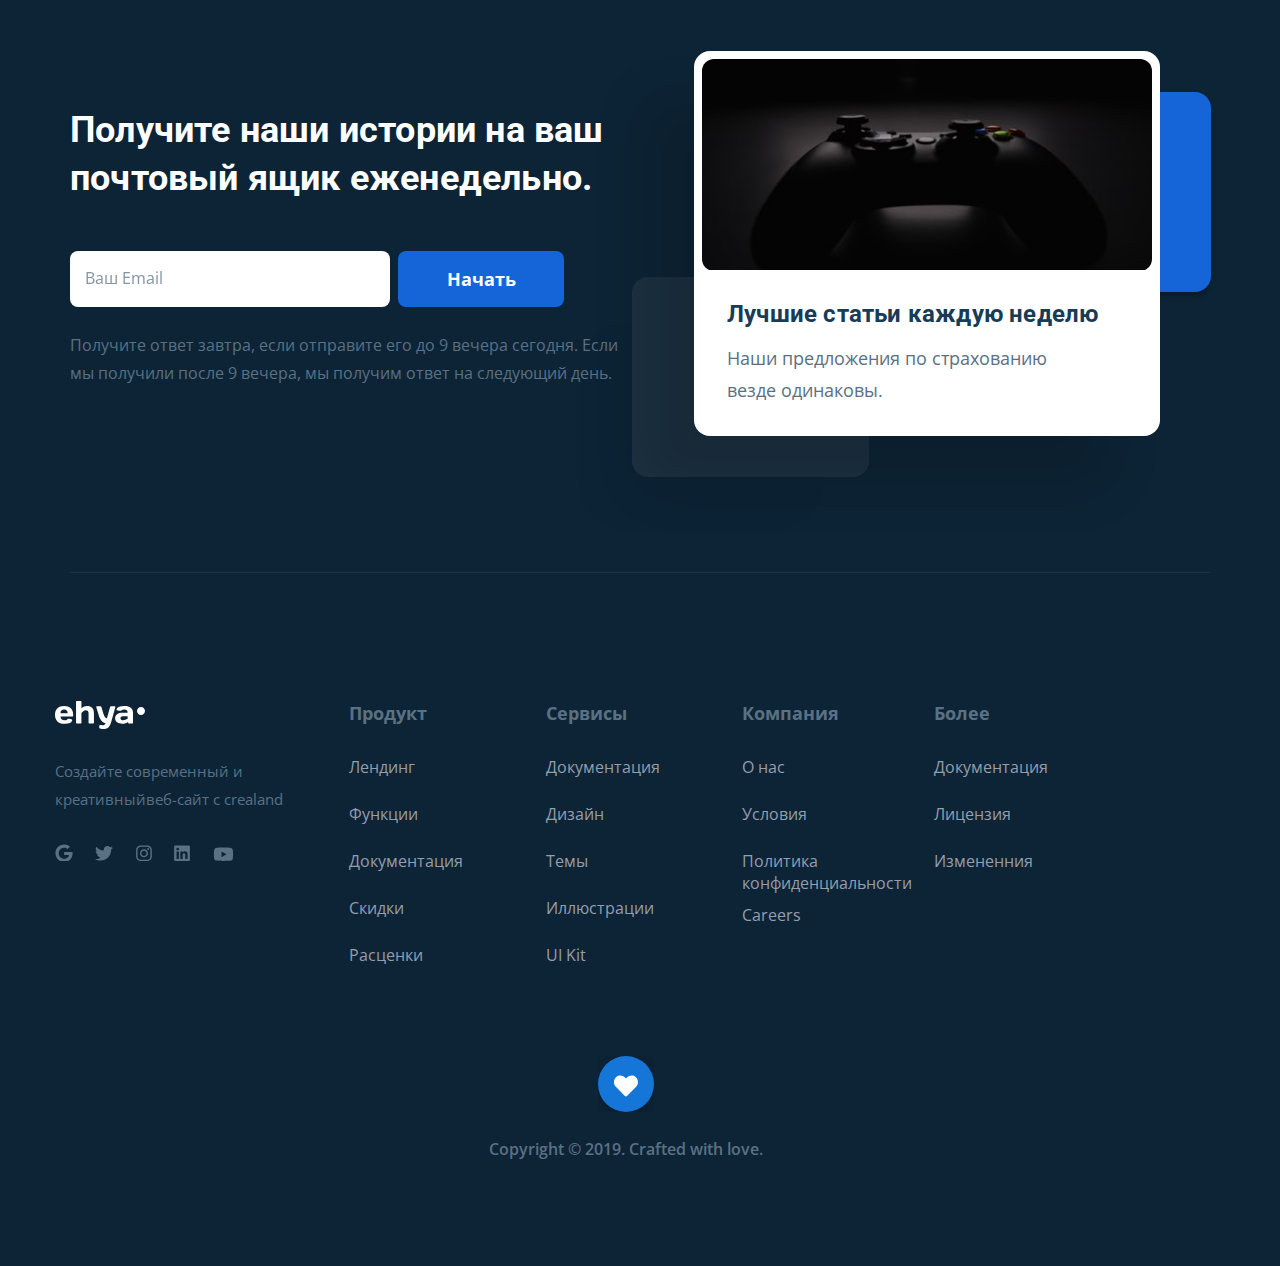
==== commit 2c67e6a1: "fix: куча хрен чего изменял" ====
--- a/index.html
+++ b/index.html
@@ -567,7 +567,7 @@
               <div class="footer__logo">
                 <a href="index.html"><img class="footer__logo-image" src="img/logo.svg" alt="логотип сайта" /></a>
               </div>
-              <p class="footer__end-text">Создайте современный и креативный веб-сайт с crealand</p>
+              <p class="footer__end-text">Создайте современный и креативныйвеб-сайт с crealand</p>
               <div class="footer__networks">
                 <a class="footer__networks-svg" href="https://www.google.com"> <img src="img/networks/google.svg" alt="логотип: гугл" /></a>
                 <a class="footer__networks-svg" href="https://twitter.com"> <img src="img/networks/twitter.svg" alt="логотип: твитер" /></a>
@@ -631,6 +631,36 @@
         </div>
       </div>
     </section>
+    <div class="modal">
+      <div class="modal__overlay"></div>
+      <!-- /.modal__overlay -->
+      <div class="modal__dialog">
+        <a href="#" class="modal__close"><img src="img/close.svg" alt="icon: close" /></a>
+        <h3 class="modal__title modal__title--send">booking</h3>
+        <div class="modal__father">
+          <div class="modal__children">
+            <form action="send.php" method="POST" class="modal__form form">
+              <div class="modal__input-group">
+                <input type="text" class="input modal__input" placeholder="Your Full Name*" name="name" required minlength="2" />
+              </div>
+              <div class="modal__input-group">
+                <input type="tel" class="input modal__input phone" placeholder="Phone Number*" name="phone" minlength="17" required />
+              </div>
+              <div class="modal__input-group">
+                <input type="email" class="input modal__input" placeholder="You email*" name="email" required />
+              </div>
+              <textarea class="message modal__message" placeholder="Message" name="message"></textarea>
+              <div class="modal__button-info">
+                <button class="but button modal__button">Send</button>
+                <span class="modal__info">* Required Fields</span>
+              </div>
+            </form>
+          </div>
+        </div>
+      </div>
+      <!-- /.modal__dialog -->
+    </div>
+    <!-- /.modal -->
     <script src="js/swiper-bundle.min.js"></script>
     <script src="js/main.js"></script>
   </body>
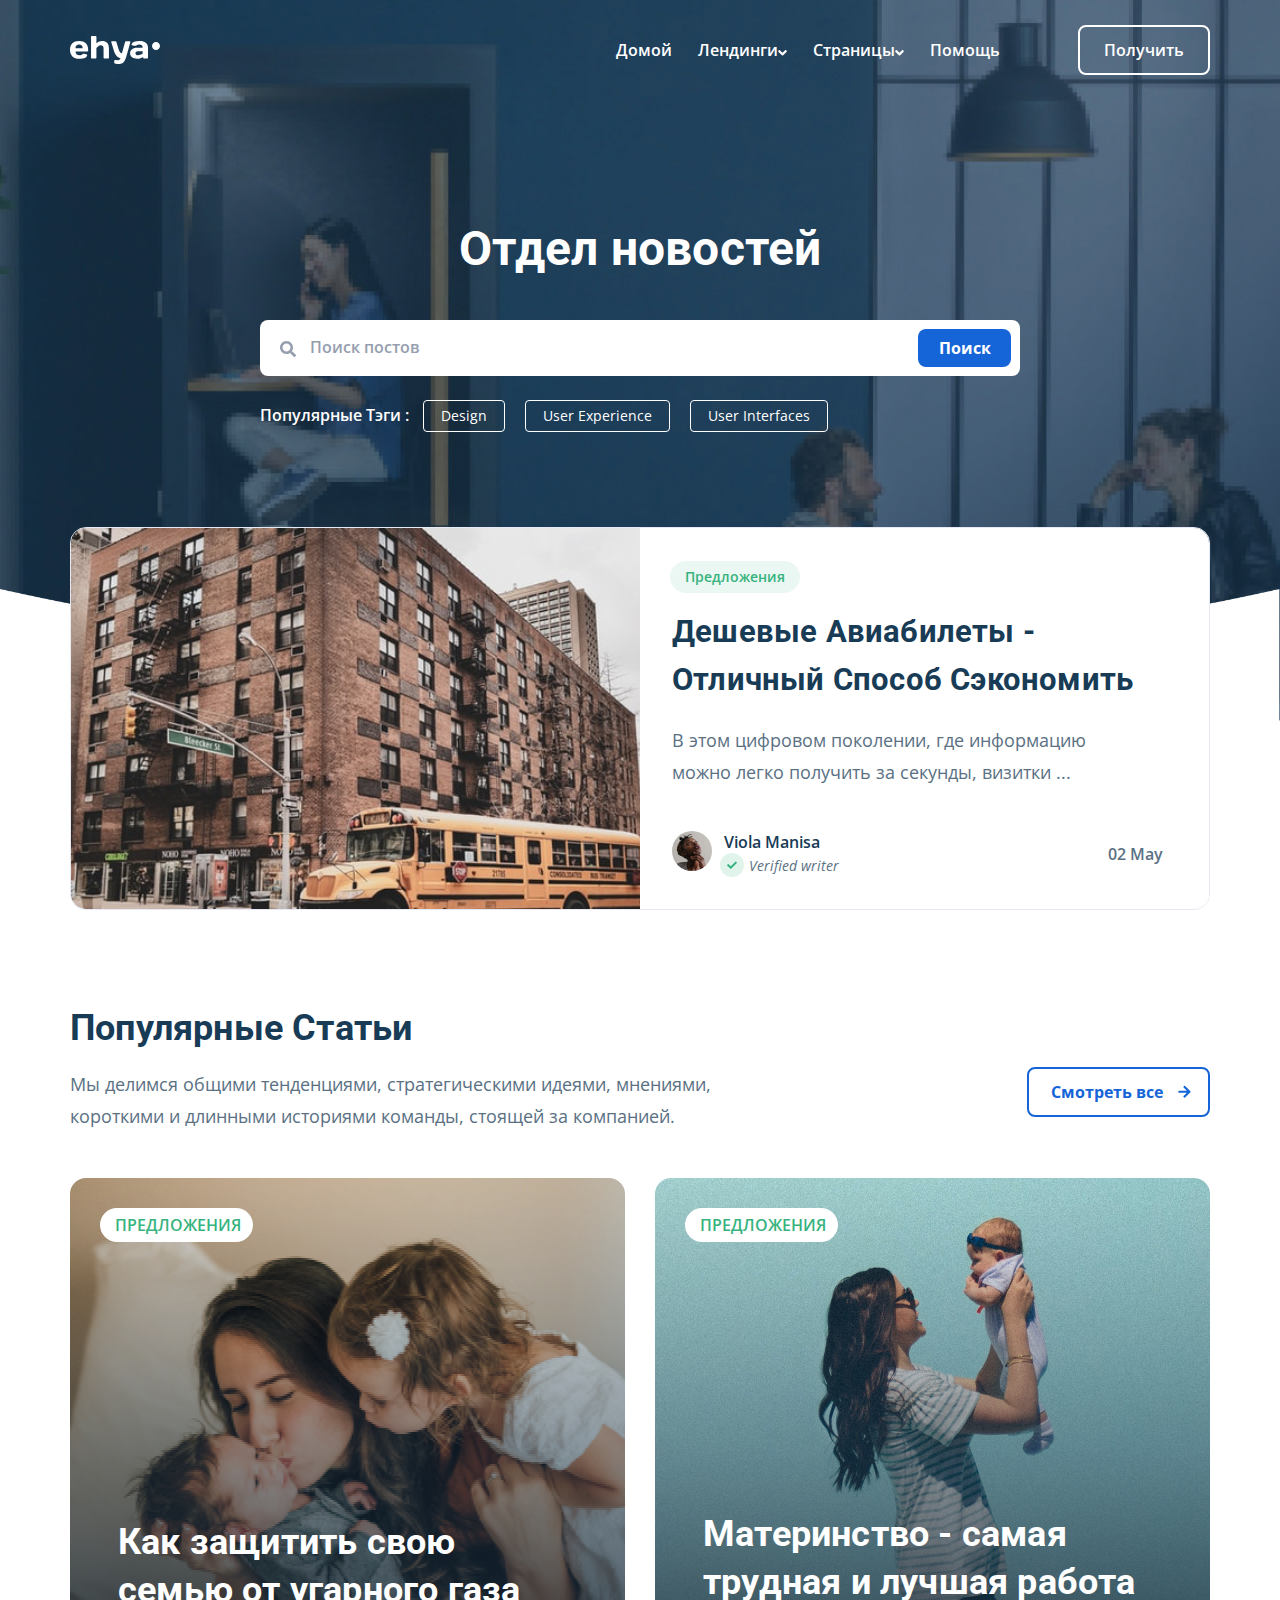
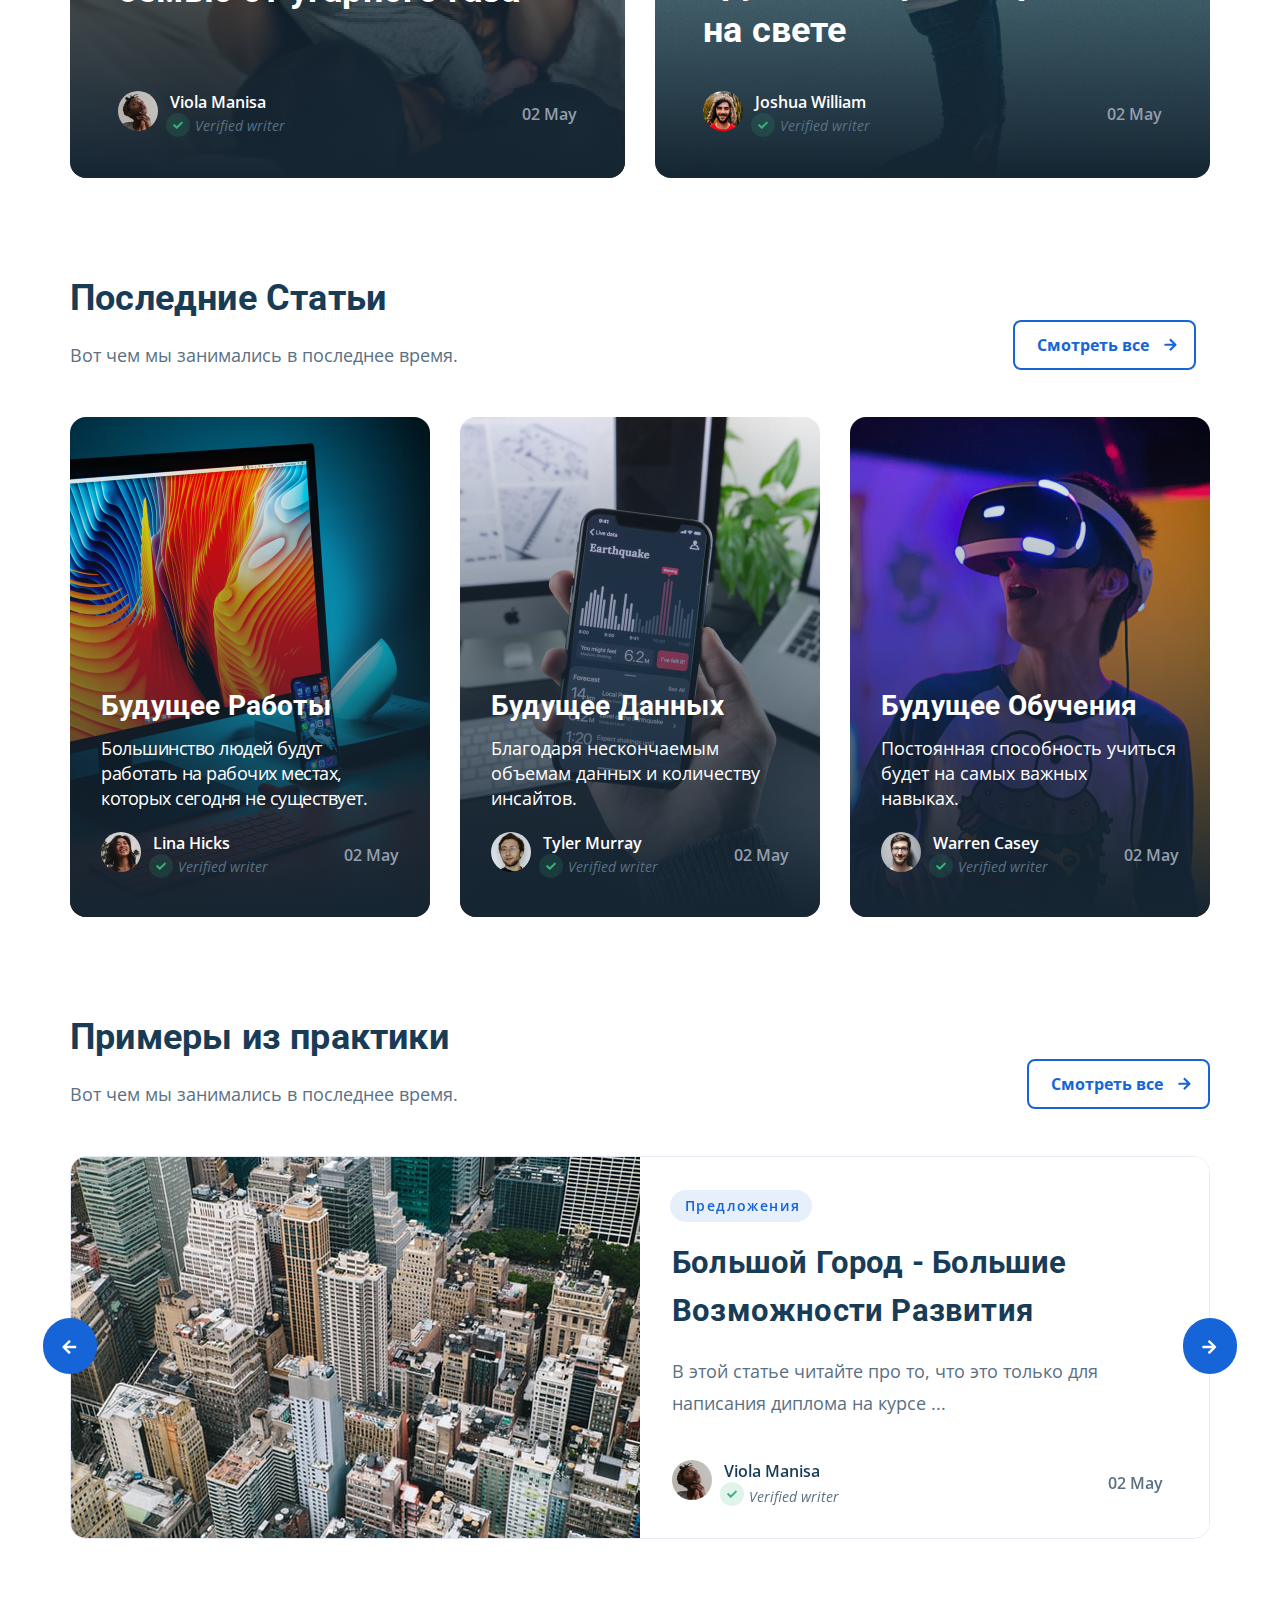
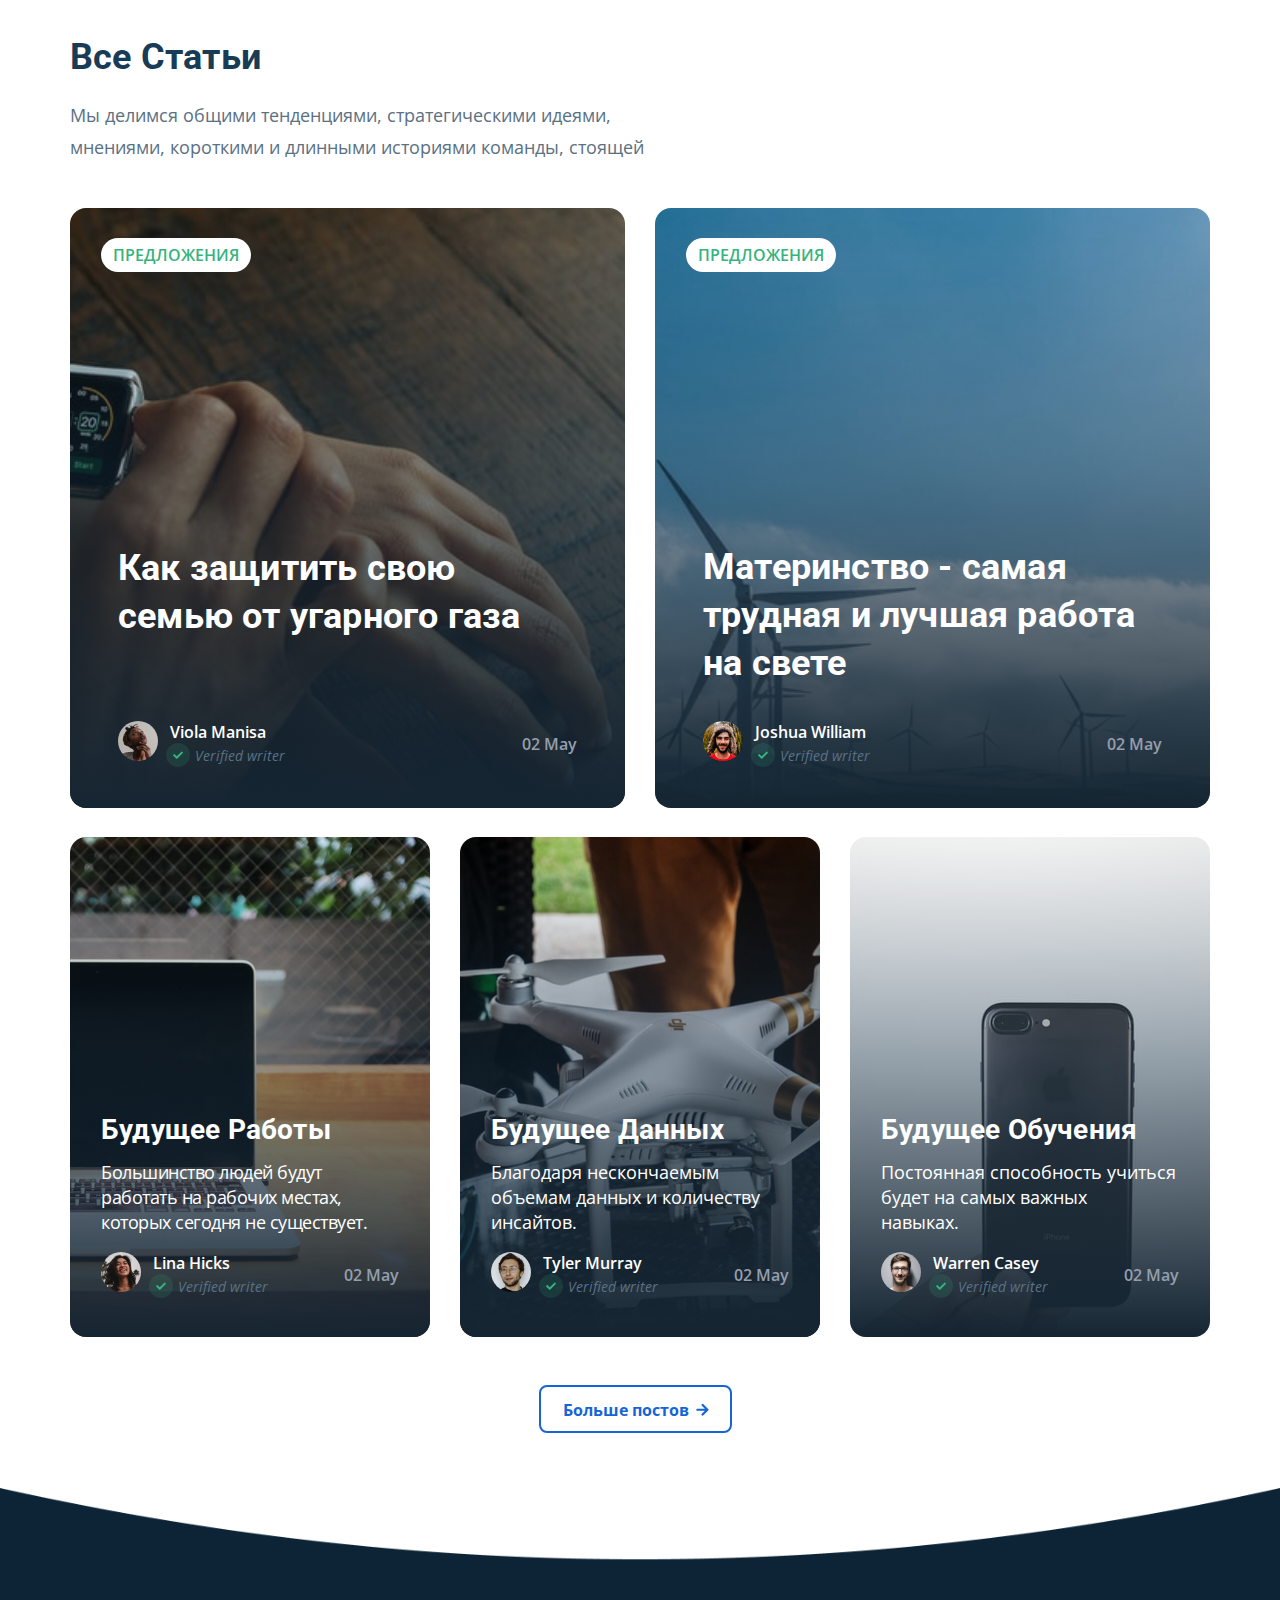
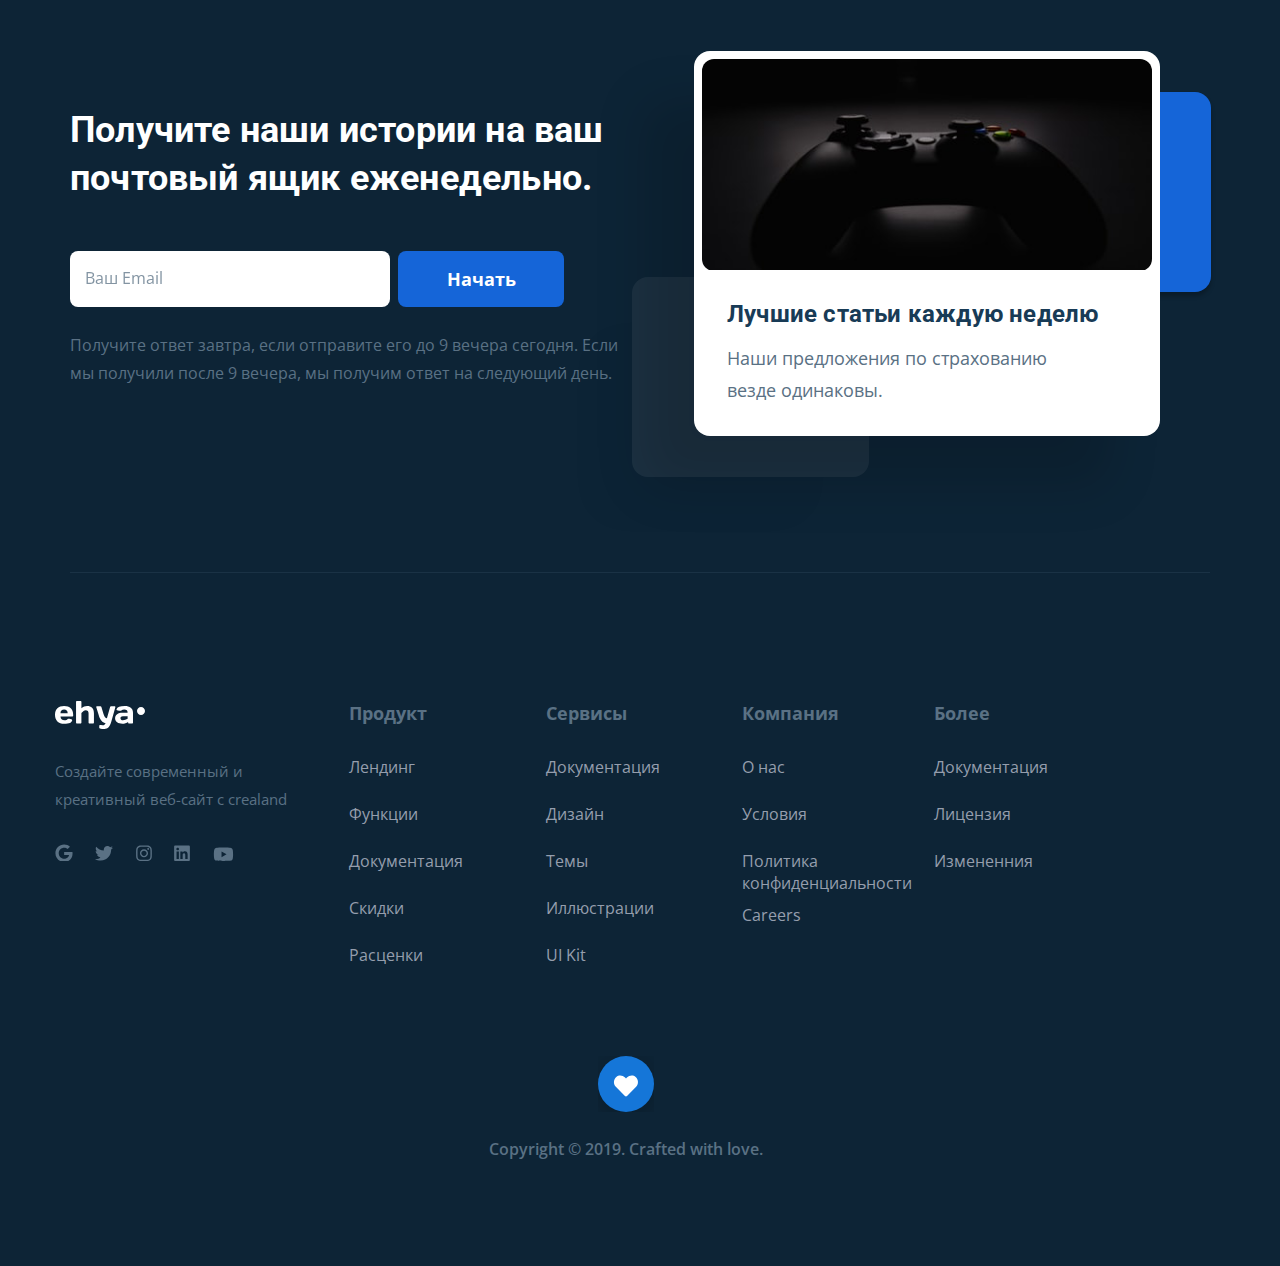
==== commit 46ab16eb: "fix: иправлял по замечаниям" ====
--- a/index.html
+++ b/index.html
@@ -41,7 +41,7 @@
                 </ul>
               </div>
               <div class="header__forbutton">
-                <button class="header__button">Получить</button>
+                <button data-toggle="modal" class="header__button">Получить</button>
               </div>
             </div>
             <button class="header__menu-button">
@@ -567,7 +567,9 @@
               <div class="footer__logo">
                 <a href="index.html"><img class="footer__logo-image" src="img/logo.svg" alt="логотип сайта" /></a>
               </div>
-              <p class="footer__end-text">Создайте современный и креативныйвеб-сайт с crealand</p>
+              <p class="footer__end-text">
+                Создайте современный и<span class="footer__end-text-br"><br /></span> креативный веб-сайт с crealand
+              </p>
               <div class="footer__networks">
                 <a class="footer__networks-svg" href="https://www.google.com"> <img src="img/networks/google.svg" alt="логотип: гугл" /></a>
                 <a class="footer__networks-svg" href="https://twitter.com"> <img src="img/networks/twitter.svg" alt="логотип: твитер" /></a>
@@ -636,23 +638,23 @@
       <!-- /.modal__overlay -->
       <div class="modal__dialog">
         <a href="#" class="modal__close"><img src="img/close.svg" alt="icon: close" /></a>
-        <h3 class="modal__title modal__title--send">booking</h3>
+        <h3 class="modal__title modal__title--send">получить</h3>
         <div class="modal__father">
           <div class="modal__children">
             <form action="send.php" method="POST" class="modal__form form">
               <div class="modal__input-group">
-                <input type="text" class="input modal__input" placeholder="Your Full Name*" name="name" required minlength="2" />
+                <input type="text" class="input modal__input" placeholder="Ваше Имя*" name="name" required minlength="2" />
               </div>
               <div class="modal__input-group">
-                <input type="tel" class="input modal__input phone" placeholder="Phone Number*" name="phone" minlength="17" required />
+                <input type="tel" class="input modal__input phone" placeholder="Номер Телефона*" name="phone" minlength="17" required />
               </div>
               <div class="modal__input-group">
-                <input type="email" class="input modal__input" placeholder="You email*" name="email" required />
-              </div>
-              <textarea class="message modal__message" placeholder="Message" name="message"></textarea>
+                <input type="email" class="input modal__input" placeholder="Ваш email*" name="email" required />
+              </div>
+              <textarea class="message modal__message" placeholder="Сообщение" name="message"></textarea>
               <div class="modal__button-info">
-                <button class="but button modal__button">Send</button>
-                <span class="modal__info">* Required Fields</span>
+                <button class="but button modal__button">ОК</button>
+                <span class="modal__info">* Обязательное поле</span>
               </div>
             </form>
           </div>
@@ -661,6 +663,7 @@
       <!-- /.modal__dialog -->
     </div>
     <!-- /.modal -->
+    <script src="js/jquery-3.6.0.min.js"></script>
     <script src="js/swiper-bundle.min.js"></script>
     <script src="js/main.js"></script>
   </body>
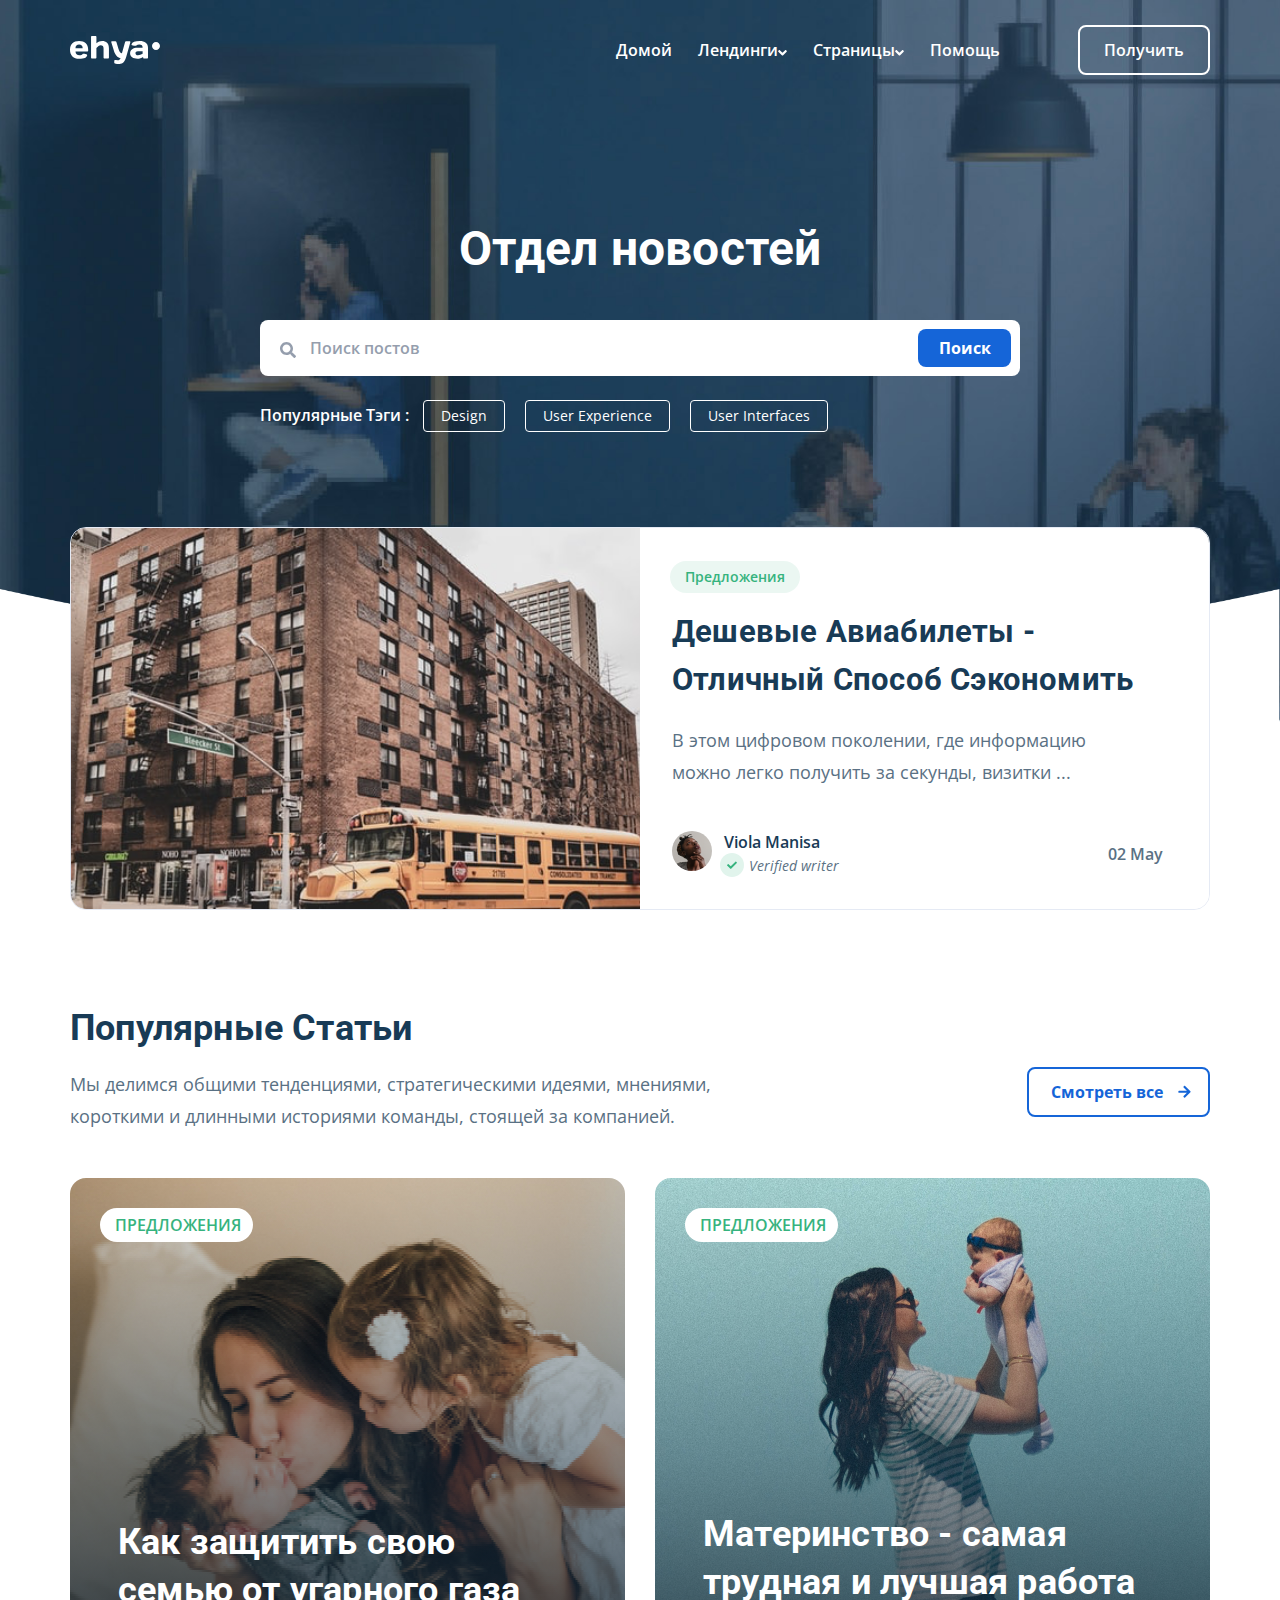
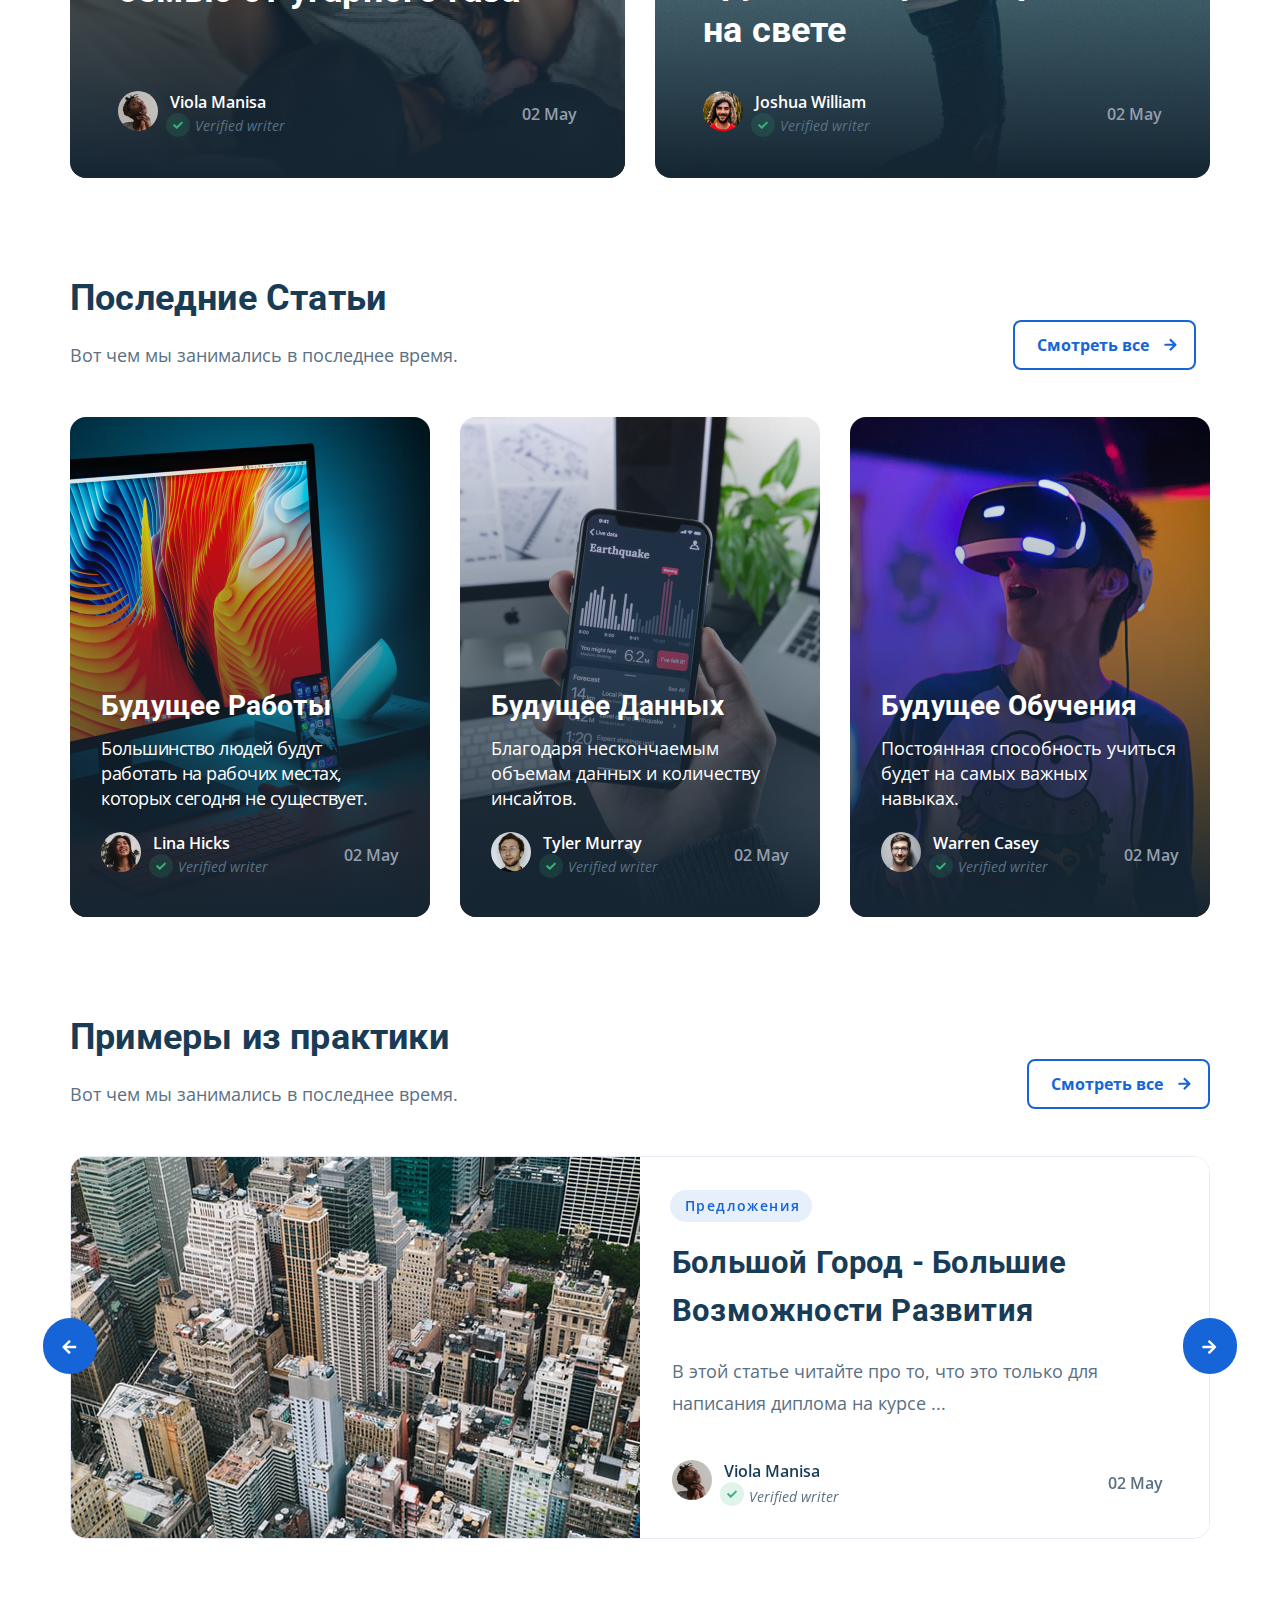
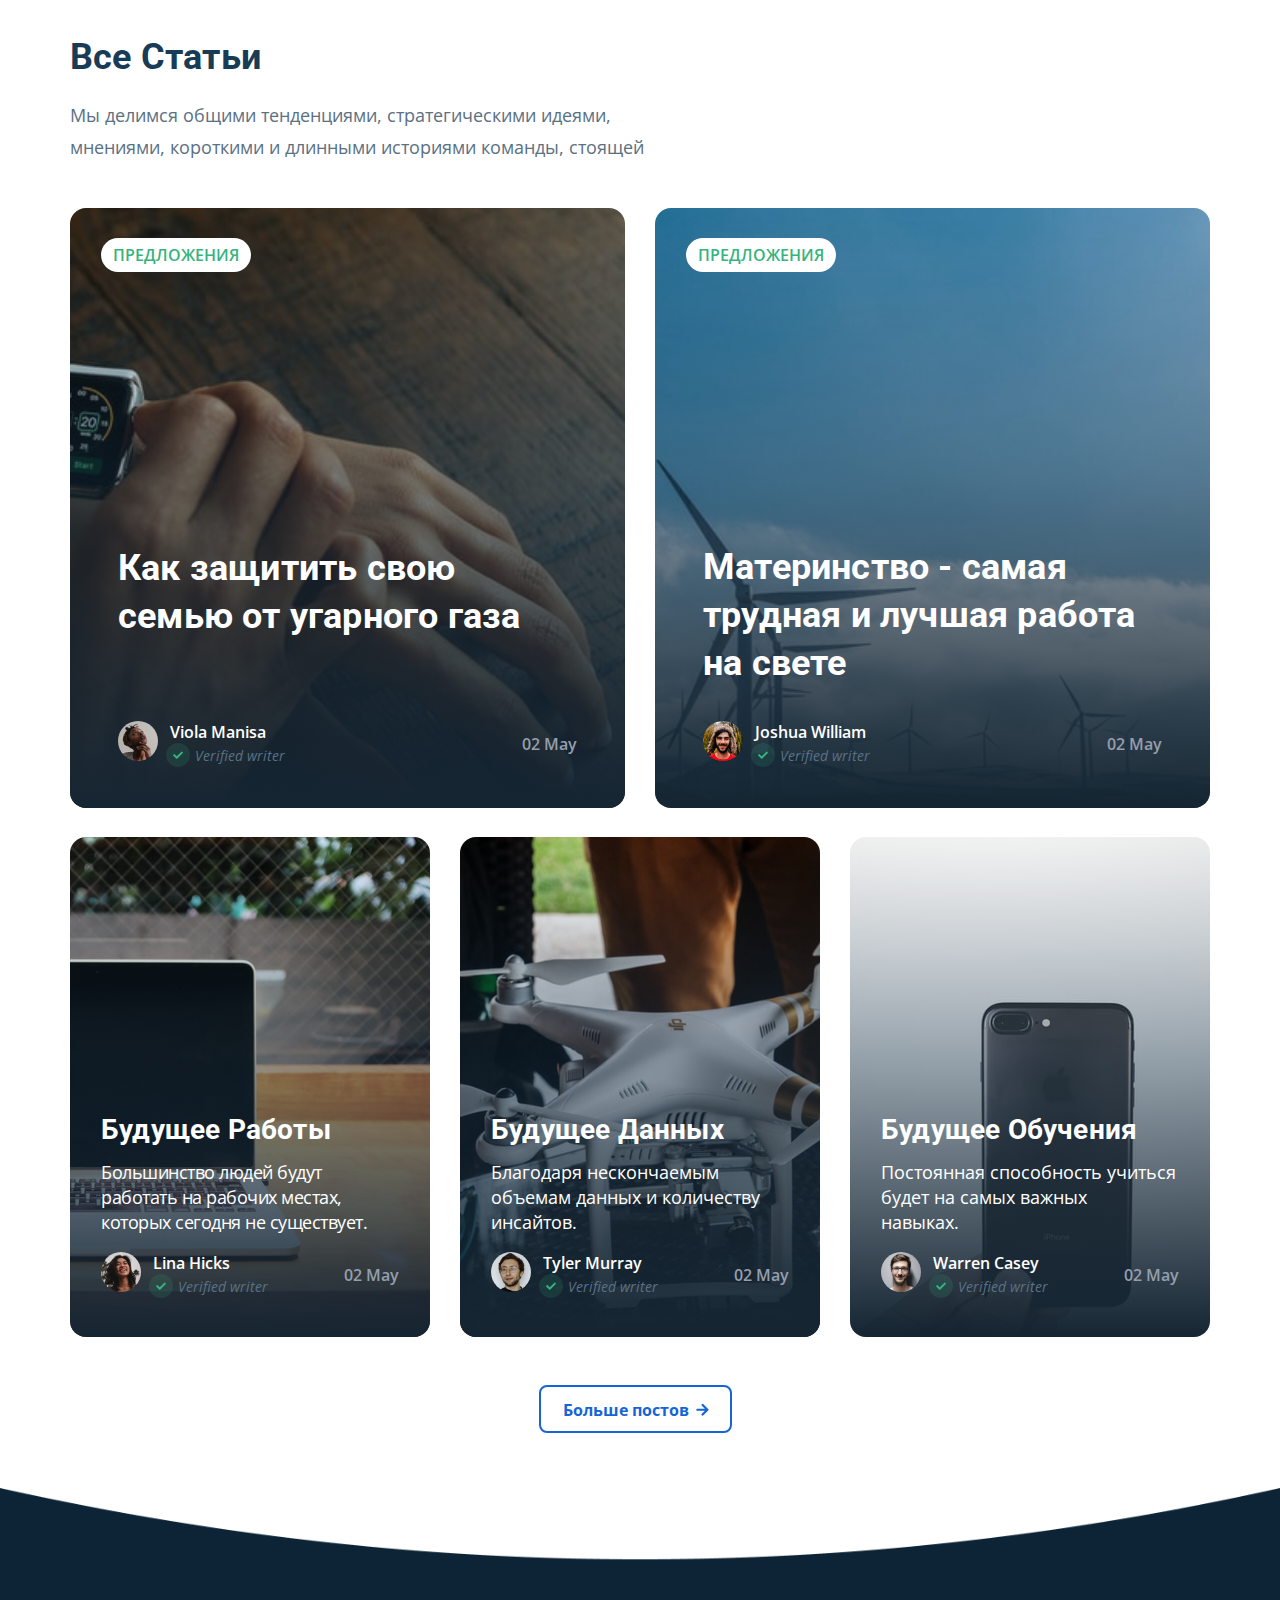
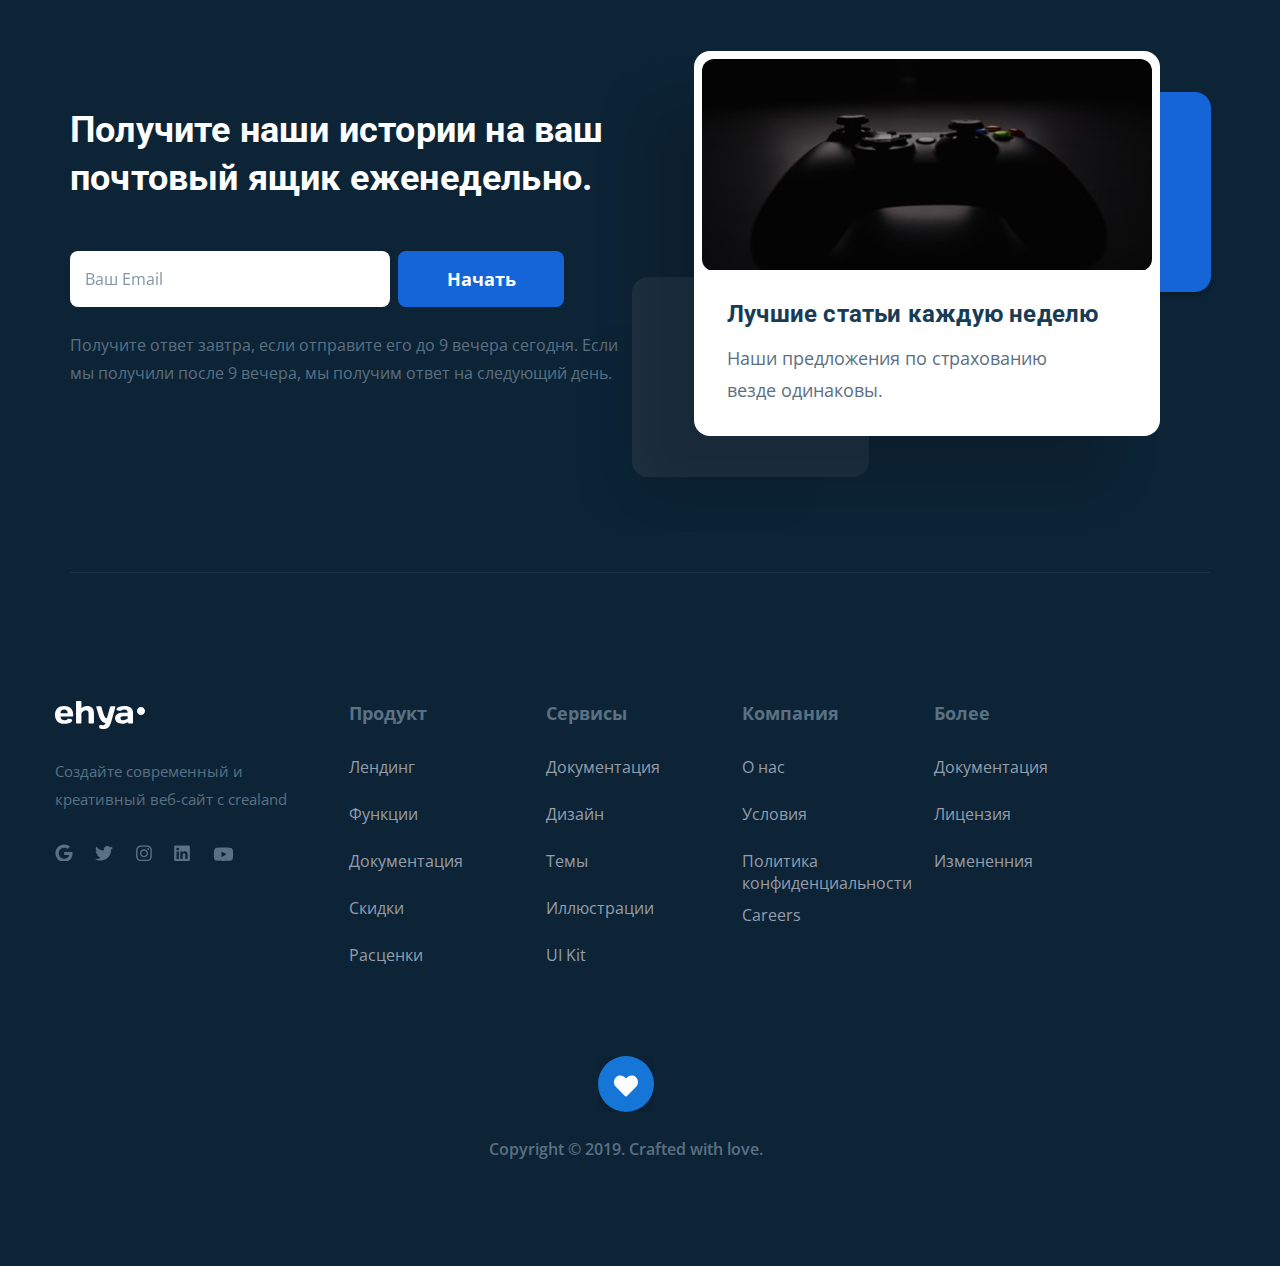
==== commit e42d4f0f: "добавил подсказки, почту, мобильное меню" ====
--- a/index.html
+++ b/index.html
@@ -6,7 +6,10 @@
     <meta name="viewport" content="width=device-width, initial-scale=1.0" />
     <link rel="stylesheet" href="css/swiper-bundle.min.css" />
     <link rel="stylesheet" href="css/style.css" />
-    <link href="https://fonts.googleapis.com/css2?family=Open+Sans:ital,wght@0,400;0,600;0,700;1,400&family=Roboto:wght@700&display=swap" rel="stylesheet" />
+    <link
+      href="https://fonts.googleapis.com/css2?family=Open+Sans:ital,wght@0,400;0,600;0,700;1,400&family=Roboto:wght@700&display=swap"
+      rel="stylesheet"
+    />
     <title>ehya Статьи на все случаи</title>
   </head>
   <body>
@@ -15,14 +18,20 @@
         <div class="container">
           <nav class="header__nav header__nav-fixed">
             <div class="header__logo">
-              <a href="index.html"><img src="img/logo.svg" alt="логотип сайта" /></a>
+              <a href="index.html"
+                ><img src="img/logo.svg" alt="логотип сайта"
+              /></a>
             </div>
             <div class="header__fragment">
               <div class="navigation">
                 <ul class="header__menu">
                   <li class="header__item"><a href="#">Домой</a></li>
                   <li class="header__item">
-                    <a href="#">Лендинги<img src="img/angle-down.svg" alt="указатель на подменю" /></a>
+                    <a href="#"
+                      >Лендинги<img
+                        src="img/angle-down.svg"
+                        alt="указатель на подменю"
+                    /></a>
                     <ul class="dropdown">
                       <li><a href="#">подменю 1</a></li>
                       <li><a href="#">подменю 2</a></li>
@@ -30,7 +39,11 @@
                     </ul>
                   </li>
                   <li class="header__item">
-                    <a href="#">Страницы<img src="img/angle-down.svg" alt="указатель на подменю" /></a>
+                    <a href="#"
+                      >Страницы<img
+                        src="img/angle-down.svg"
+                        alt="указатель на подменю"
+                    /></a>
                     <ul class="dropdown">
                       <li><a href="#">подменю 1</a></li>
                       <li><a href="#">подменю 2</a></li>
@@ -41,7 +54,9 @@
                 </ul>
               </div>
               <div class="header__forbutton">
-                <button data-toggle="modal" class="header__button">Получить</button>
+                <button data-toggle="modal" class="header__button">
+                  Получить
+                </button>
               </div>
             </div>
             <button class="header__menu-button">
@@ -60,28 +75,45 @@
             </form>
             <div class="header__block-tags">
               <span class="header__block-list">Популярные Тэги :</span>
-              <button class="header__block-tag">Design</button><button class="header__block-tag">User Experience</button
+              <button class="header__block-tag">Design</button
+              ><button class="header__block-tag">User Experience</button
               ><button class="header__block-tag">User Interfaces</button>
             </div>
           </div>
           <!-- /.header__block -->
           <div class="header__featured">
             <a href="index-1.html" class="header__featured-img">
-              <img src="img/featured.png" alt="фото: дом, автобус в большом городе" class="header__featured-foto" />
+              <img
+                src="img/featured.png"
+                alt="фото: дом, автобус в большом городе"
+                class="header__featured-foto"
+              />
             </a>
             <a href="index-1.html" class="header__featured-card">
               <div class="header__featured-card-top">
-                <h3 class="header__featured-card-title">Дешевые Авиабилеты - Отличный Способ Сэкономить</h3>
-                <p class="header__featured-card-paragraph">В этом цифровом поколении, где информацию можно легко получить за секунды, визитки ...</p>
+                <h3 class="header__featured-card-title">
+                  Дешевые Авиабилеты - Отличный Способ Сэкономить
+                </h3>
+                <p class="header__featured-card-paragraph">
+                  В этом цифровом поколении, где информацию можно легко получить
+                  за секунды, визитки ...
+                </p>
               </div>
               <div class="header__featured-card-bottom">
                 <div class="header__featured-card-author">
                   <div class="header__featured-card-photo">
-                    <img class="header__featured-card-img" src="img/authors/viola-manisa.png" alt="фото Viola Manisa" />
+                    <img
+                      class="header__featured-card-img"
+                      src="img/authors/viola-manisa.png"
+                      alt="фото Viola Manisa"
+                    />
                     <div class="header__featured-card-this">
                       <div class="header__featured-card-name">Viola Manisa</div>
                       <div class="header__featured-card-center">
-                        <img src="img/icon.svg" alt="иконка типа галочка" /> <span class="header__featured-card-rating">Verified writer</span>
+                        <img src="img/icon.svg" alt="иконка типа галочка" />
+                        <span class="header__featured-card-rating"
+                          >Verified writer</span
+                        >
                       </div>
                     </div>
                   </div>
@@ -103,25 +135,43 @@
         <h2 class="popular__title">Популярные Статьи</h2>
         <div class="popular__flag">
           <p class="popular__text">
-            Мы делимся общими тенденциями, стратегическими идеями, мнениями, короткими и длинными историями команды, стоящей за компанией.
+            Мы делимся общими тенденциями, стратегическими идеями, мнениями,
+            короткими и длинными историями команды, стоящей за компанией.
           </p>
           <a href="index-1.html" class="popular__button"
-            >Смотреть все <img src="img/icon-arrow.svg" alt="иконка в виде стрелки" class="popular__button-img"
+            >Смотреть все
+            <img
+              src="img/icon-arrow.svg"
+              alt="иконка в виде стрелки"
+              class="popular__button-img"
           /></a>
         </div>
         <!-- /.popular__flag -->
         <div class="popular__cards">
           <a href="index-1.html"
             ><div class="popular__first-card">
-              <img src="img/popular-1.jpg" alt="фото женщины с детьми" class="popular__first-img" />
-              <h3 class="popular__first-card-title">Как защитить свою семью от угарного газа</h3>
+              <img
+                src="img/popular-1.jpg"
+                alt="фото женщины с детьми"
+                class="popular__first-img"
+              />
+              <h3 class="popular__first-card-title">
+                Как защитить свою семью от угарного газа
+              </h3>
               <div class="popular__first-card-author">
                 <div class="popular__first-card-photo">
-                  <img class="popular__first-card-img" src="img/authors/viola-manisa.png" alt="фото автора" />
+                  <img
+                    class="popular__first-card-img"
+                    src="img/authors/viola-manisa.png"
+                    alt="фото автора"
+                  />
                   <div class="popular__first-card-this">
                     <div class="popular__first-card-name">Viola Manisa</div>
                     <div class="popular__first-card-center">
-                      <img src="img/icon.svg" alt="иконка типа галочка" /> <span class="popular__first-card-rating">Verified writer</span>
+                      <img src="img/icon.svg" alt="иконка типа галочка" />
+                      <span class="popular__first-card-rating"
+                        >Verified writer</span
+                      >
                     </div>
                   </div>
                 </div>
@@ -133,15 +183,30 @@
           <!-- /.popular__first-card -->
           <a href="index-1.html"
             ><div class="popular__second-card">
-              <img src="img/popular-2.png" alt="фото женщины с ребенком" class="popular__second-img" />
-              <h3 class="popular__second-card-title popular__second-card-title--mod">Материнство - самая трудная и лучшая работа на свете</h3>
+              <img
+                src="img/popular-2.png"
+                alt="фото женщины с ребенком"
+                class="popular__second-img"
+              />
+              <h3
+                class="popular__second-card-title popular__second-card-title--mod"
+              >
+                Материнство - самая трудная и лучшая работа на свете
+              </h3>
               <div class="popular__second-card-author">
                 <div class="popular__second-card-photo">
-                  <img class="popular__second-card-img" src="img/authors/joshua-william.png" alt="фото автора" />
+                  <img
+                    class="popular__second-card-img"
+                    src="img/authors/joshua-william.png"
+                    alt="фото автора"
+                  />
                   <div class="popular__second-card-this">
                     <div class="popular__second-card-name">Joshua William</div>
                     <div class="popular__second-card-center">
-                      <img src="img/icon.svg" alt="иконка типа галочка" /> <span class="popular__second-card-rating">Verified writer</span>
+                      <img src="img/icon.svg" alt="иконка типа галочка" />
+                      <span class="popular__second-card-rating"
+                        >Verified writer</span
+                      >
                     </div>
                   </div>
                 </div>
@@ -154,7 +219,11 @@
         </div>
         <!-- /.popular__cards -->
         <a href="index-1.html" class="popular__button-mod"
-          >Смотреть все <img src="img/icon-arrow.svg" alt="иконка в виде стрелки" class="popular__button-img"
+          >Смотреть все
+          <img
+            src="img/icon-arrow.svg"
+            alt="иконка в виде стрелки"
+            class="popular__button-img"
         /></a>
       </div>
       <!-- /.container -->
@@ -165,24 +234,46 @@
         <h2 class="update__title">Последние Статьи</h2>
         <div class="update__flag">
           <p class="update__text">Вот чем мы занимались в последнее время.</p>
-          <a href="index-1.html" class="update__button">Смотреть все <img src="img/icon-arrow.svg" alt="иконка в виде стрелки" class="update__button-img" /></a>
+          <a href="index-1.html" class="update__button"
+            >Смотреть все
+            <img
+              src="img/icon-arrow.svg"
+              alt="иконка в виде стрелки"
+              class="update__button-img"
+          /></a>
         </div>
         <!-- /.update__flag -->
         <div class="update__cards">
           <a href="index-1.html"
             ><div class="update__first-card">
-              <img src="img/update-1.jpg" alt="фото рабочего места с компьютером" class="update__first-img" />
-              <h3 class="update__first-card-title update__first-card-title-mod">Будущее Работы</h3>
-              <p class="update__first-card-paragraph update__first-card-paragraph-mod">
-                Большинство людей будут работать на рабочих местах, которых сегодня не существует.
+              <img
+                src="img/update-1.jpg"
+                alt="фото рабочего места с компьютером"
+                class="update__first-img"
+              />
+              <h3 class="update__first-card-title update__first-card-title-mod">
+                Будущее Работы
+              </h3>
+              <p
+                class="update__first-card-paragraph update__first-card-paragraph-mod"
+              >
+                Большинство людей будут работать на рабочих местах, которых
+                сегодня не существует.
               </p>
               <div class="update__first-card-author">
                 <div class="update__first-card-photo">
-                  <img class="update__first-card-img" src="img/authors/lina-hicks.png" alt="фото автора" />
+                  <img
+                    class="update__first-card-img"
+                    src="img/authors/lina-hicks.png"
+                    alt="фото автора"
+                  />
                   <div class="update__first-card-this">
                     <div class="update__first-card-name">Lina Hicks</div>
                     <div class="update__first-card-center">
-                      <img src="img/icon.svg" alt="иконка типа галочка" /> <span class="update__first-card-rating">Verified writer</span>
+                      <img src="img/icon.svg" alt="иконка типа галочка" />
+                      <span class="update__first-card-rating"
+                        >Verified writer</span
+                      >
                     </div>
                   </div>
                 </div>
@@ -193,16 +284,29 @@
           <!-- /.update__first-card -->
           <a href="index-1.html"
             ><div class="update__second-card">
-              <img src="img/update-2.png" alt="фото мобильник в руке" class="update__second-img" />
+              <img
+                src="img/update-2.png"
+                alt="фото мобильник в руке"
+                class="update__second-img"
+              />
               <h3 class="update__second-card-title">Будущее Данных</h3>
-              <p class="update__second-card-paragraph">Благодаря нескончаемым объемам данных и количеству инсайтов.</p>
+              <p class="update__second-card-paragraph">
+                Благодаря нескончаемым объемам данных и количеству инсайтов.
+              </p>
               <div class="update__second-card-author">
                 <div class="update__second-card-photo">
-                  <img class="update__second-card-img" src="img/authors/tyler-murray.png" alt="фото автора" />
+                  <img
+                    class="update__second-card-img"
+                    src="img/authors/tyler-murray.png"
+                    alt="фото автора"
+                  />
                   <div class="update__second-card-this">
                     <div class="update__second-card-name">Tyler Murray</div>
                     <div class="update__second-card-center">
-                      <img src="img/icon.svg" alt="иконка типа галочка" /> <span class="update__second-card-rating">Verified writer</span>
+                      <img src="img/icon.svg" alt="иконка типа галочка" />
+                      <span class="update__second-card-rating"
+                        >Verified writer</span
+                      >
                     </div>
                   </div>
                 </div>
@@ -213,18 +317,32 @@
           <!-- /.update__second-card -->
           <a href="index-1.html"
             ><div class="update__third-card">
-              <img src="img/update-3.jpg" alt="фото женщины в интерактивной маске" class="update__third-img" />
+              <img
+                src="img/update-3.jpg"
+                alt="фото женщины в интерактивной маске"
+                class="update__third-img"
+              />
               <h3 class="update__third-card-title">Будущее Обучения</h3>
-              <p class="update__third-card-paragraph update__third-card-paragraph-third">
-                Постоянная способность учиться будет на самых важных <span class="delete"><br /></span>навыках.
+              <p
+                class="update__third-card-paragraph update__third-card-paragraph-third"
+              >
+                Постоянная способность учиться будет на самых важных
+                <span class="delete"><br /></span>навыках.
               </p>
               <div class="update__third-card-author">
                 <div class="update__third-card-photo">
-                  <img class="update__third-card-img" src="img/authors/warren-casey.png" alt="фото автора" />
+                  <img
+                    class="update__third-card-img"
+                    src="img/authors/warren-casey.png"
+                    alt="фото автора"
+                  />
                   <div class="update__third-card-this">
                     <div class="update__third-card-name">Warren Casey</div>
                     <div class="update__third-card-center">
-                      <img src="img/icon.svg" alt="иконка типа галочка" /> <span class="update__third-card-rating">Verified writer</span>
+                      <img src="img/icon.svg" alt="иконка типа галочка" />
+                      <span class="update__third-card-rating"
+                        >Verified writer</span
+                      >
                     </div>
                   </div>
                 </div>
@@ -236,7 +354,11 @@
         </div>
         <!-- /.update__cards -->
         <a href="index-1.html" class="update__button-mod"
-          >Смотреть все <img src="img/icon-arrow.svg" alt="иконка в виде стрелки" class="update__button-img"
+          >Смотреть все
+          <img
+            src="img/icon-arrow.svg"
+            alt="иконка в виде стрелки"
+            class="update__button-img"
         /></a>
       </div>
       <!-- /.container -->
@@ -247,9 +369,15 @@
         <div class="container">
           <h2 class="examples__title">Примеры из практики</h2>
           <div class="examples__flag">
-            <p class="examples__text">Вот чем мы занимались в последнее время.</p>
+            <p class="examples__text">
+              Вот чем мы занимались в последнее время.
+            </p>
             <a href="index-1.html" class="examples__button"
-              >Смотреть все <img src="img/icon-arrow.svg" alt="иконка в виде стрелки" class="examples__button-img"
+              >Смотреть все
+              <img
+                src="img/icon-arrow.svg"
+                alt="иконка в виде стрелки"
+                class="examples__button-img"
             /></a>
           </div>
           <!-- /.examples__flag -->
@@ -263,21 +391,39 @@
             <div class="swiper-slide">
               <div class="examples__featured">
                 <a href="index-1.html" class="examples__featured-img">
-                  <img src="img/town.png" alt="фото: микрорайон большого города" class="examples__featured-foto" />
+                  <img
+                    src="img/town.png"
+                    alt="фото: микрорайон большого города"
+                    class="examples__featured-foto"
+                  />
                 </a>
                 <a href="index-1.html" class="examples__featured-card">
                   <div class="examples__featured-card-top">
-                    <h3 class="examples__featured-card-title">Большой Город - Большие Возможности Развития</h3>
-                    <p class="examples__featured-card-paragraph">В этой статье читайте про то, что это только для написания диплома на курсе ...</p>
+                    <h3 class="examples__featured-card-title">
+                      Большой Город - Большие Возможности Развития
+                    </h3>
+                    <p class="examples__featured-card-paragraph">
+                      В этой статье читайте про то, что это только для написания
+                      диплома на курсе ...
+                    </p>
                   </div>
                   <div class="examples__featured-card-bottom">
                     <div class="examples__featured-card-author">
                       <div class="examples__featured-card-photo">
-                        <img class="examples__featured-card-img" src="img/authors/viola-manisa.png" alt="фото Viola Manisa" />
+                        <img
+                          class="examples__featured-card-img"
+                          src="img/authors/viola-manisa.png"
+                          alt="фото Viola Manisa"
+                        />
                         <div class="examples__featured-card-this">
-                          <div class="examples__featured-card-name">Viola Manisa</div>
+                          <div class="examples__featured-card-name">
+                            Viola Manisa
+                          </div>
                           <div class="examples__featured-card-center">
-                            <img src="img/icon.svg" alt="иконка типа галочка" /> <span class="examples__featured-card-rating">Verified writer</span>
+                            <img src="img/icon.svg" alt="иконка типа галочка" />
+                            <span class="examples__featured-card-rating"
+                              >Verified writer</span
+                            >
                           </div>
                         </div>
                       </div>
@@ -294,21 +440,39 @@
             <div class="swiper-slide">
               <div class="examples__featured">
                 <a href="index-1.html" class="examples__featured-img">
-                  <img src="img/featured.png" alt="фото: дом, автобус в большом городе" class="examples__featured-foto" />
+                  <img
+                    src="img/featured.png"
+                    alt="фото: дом, автобус в большом городе"
+                    class="examples__featured-foto"
+                  />
                 </a>
                 <a href="index-1.html" class="examples__featured-card">
                   <div class="examples__featured-card-top">
-                    <h3 class="examples__featured-card-title">Защита Диплома - Ответственное Мероприятие</h3>
-                    <p class="examples__featured-card-paragraph">Да конечно бывает, что такой диплом пока еще не твой уровень.., но мы поборемся...</p>
+                    <h3 class="examples__featured-card-title">
+                      Защита Диплома - Ответственное Мероприятие
+                    </h3>
+                    <p class="examples__featured-card-paragraph">
+                      Да конечно бывает, что такой диплом пока еще не твой
+                      уровень.., но мы поборемся...
+                    </p>
                   </div>
                   <div class="examples__featured-card-bottom">
                     <div class="examples__featured-card-author">
                       <div class="examples__featured-card-photo">
-                        <img class="examples__featured-card-img" src="img/authors/viola-manisa.png" alt="фото Viola Manisa" />
+                        <img
+                          class="examples__featured-card-img"
+                          src="img/authors/viola-manisa.png"
+                          alt="фото Viola Manisa"
+                        />
                         <div class="examples__featured-card-this">
-                          <div class="examples__featured-card-name">Viola Manisa</div>
+                          <div class="examples__featured-card-name">
+                            Viola Manisa
+                          </div>
                           <div class="examples__featured-card-center">
-                            <img src="img/icon.svg" alt="иконка типа галочка" /> <span class="examples__featured-card-rating">Verified writer</span>
+                            <img src="img/icon.svg" alt="иконка типа галочка" />
+                            <span class="examples__featured-card-rating"
+                              >Verified writer</span
+                            >
                           </div>
                         </div>
                       </div>
@@ -331,7 +495,11 @@
       </div>
       <!-- /.container-new -->
       <a href="index-1.html" class="examples__button-mod"
-        >Смотреть все <img src="img/icon-arrow.svg" alt="иконка в виде стрелки" class="examples__button-img"
+        >Смотреть все
+        <img
+          src="img/icon-arrow.svg"
+          alt="иконка в виде стрелки"
+          class="examples__button-img"
       /></a>
     </section>
     <!-- /.examples -->
@@ -339,21 +507,37 @@
       <div class="container">
         <h2 class="every__title">Все Статьи</h2>
         <div class="every__flag">
-          <p class="every__text">Мы делимся общими тенденциями, стратегическими идеями, мнениями, короткими и длинными историями команды, стоящей</p>
+          <p class="every__text">
+            Мы делимся общими тенденциями, стратегическими идеями, мнениями,
+            короткими и длинными историями команды, стоящей
+          </p>
         </div>
         <!-- /.every flag -->
         <div class="every__cards">
           <a href="index-1.html"
             ><div class="every__first-cardd">
-              <img src="img/every-1.png" alt="руки человека настраивают электронные часы" class="every__first-img" />
-              <h3 class="every__first-cardd-title">Как защитить свою семью от угарного газа</h3>
+              <img
+                src="img/every-1.png"
+                alt="руки человека настраивают электронные часы"
+                class="every__first-img"
+              />
+              <h3 class="every__first-cardd-title">
+                Как защитить свою семью от угарного газа
+              </h3>
               <div class="every__first-cardd-author">
                 <div class="every__first-cardd-photo">
-                  <img class="every__first-cardd-img" src="img/authors/viola-manisa.png" alt="фото автора" />
+                  <img
+                    class="every__first-cardd-img"
+                    src="img/authors/viola-manisa.png"
+                    alt="фото автора"
+                  />
                   <div class="every__first-cardd-this">
                     <div class="every__first-cardd-name">Viola Manisa</div>
                     <div class="every__first-cardd-center">
-                      <img src="img/icon.svg" alt="иконка типа галочка" /> <span class="every__first-cardd-rating">Verified writer</span>
+                      <img src="img/icon.svg" alt="иконка типа галочка" />
+                      <span class="every__first-cardd-rating"
+                        >Verified writer</span
+                      >
                     </div>
                   </div>
                 </div>
@@ -365,15 +549,30 @@
           <!-- /.every__first-cardd -->
           <a href="index-1.html"
             ><div class="every__second-cardd">
-              <img src="img/every-2.png" alt="панорамма с ветрянными электростанциями" class="every__second-img" />
-              <h3 class="every__second-cardd-title every__second-cardd-title--mod">Материнство - самая трудная и лучшая работа на свете</h3>
+              <img
+                src="img/every-2.png"
+                alt="панорамма с ветрянными электростанциями"
+                class="every__second-img"
+              />
+              <h3
+                class="every__second-cardd-title every__second-cardd-title--mod"
+              >
+                Материнство - самая трудная и лучшая работа на свете
+              </h3>
               <div class="every__second-cardd-author">
                 <div class="every__second-cardd-photo">
-                  <img class="every__second-cardd-img" src="img/authors/joshua-william.png" alt="фото автора" />
+                  <img
+                    class="every__second-cardd-img"
+                    src="img/authors/joshua-william.png"
+                    alt="фото автора"
+                  />
                   <div class="every__second-cardd-this">
                     <div class="every__second-cardd-name">Joshua William</div>
                     <div class="every__second-cardd-center">
-                      <img src="img/icon.svg" alt="иконка типа галочка" /> <span class="every__second-cardd-rating">Verified writer</span>
+                      <img src="img/icon.svg" alt="иконка типа галочка" />
+                      <span class="every__second-cardd-rating"
+                        >Verified writer</span
+                      >
                     </div>
                   </div>
                 </div>
@@ -388,18 +587,34 @@
         <div class="every__cardss">
           <a href="index-1.html"
             ><div class="every__first-card">
-              <img src="img/every-3.png" alt="фото рабочего места с компьютером" class="every__first-img" />
-              <h3 class="every__first-card-title every__first-card-title-mod">Будущее Работы</h3>
-              <p class="every__first-card-paragraph every__first-card-paragraph-mod">
-                Большинство людей будут работать на рабочих местах, которых сегодня не существует.
+              <img
+                src="img/every-3.png"
+                alt="фото рабочего места с компьютером"
+                class="every__first-img"
+              />
+              <h3 class="every__first-card-title every__first-card-title-mod">
+                Будущее Работы
+              </h3>
+              <p
+                class="every__first-card-paragraph every__first-card-paragraph-mod"
+              >
+                Большинство людей будут работать на рабочих местах, которых
+                сегодня не существует.
               </p>
               <div class="every__first-card-author">
                 <div class="every__first-card-photo">
-                  <img class="every__first-card-img" src="img/authors/lina-hicks.png" alt="фото автора" />
+                  <img
+                    class="every__first-card-img"
+                    src="img/authors/lina-hicks.png"
+                    alt="фото автора"
+                  />
                   <div class="every__first-card-this">
                     <div class="every__first-card-name">Lina Hicks</div>
                     <div class="every__first-card-center">
-                      <img src="img/icon.svg" alt="иконка типа галочка" /> <span class="every__first-card-rating">Verified writer</span>
+                      <img src="img/icon.svg" alt="иконка типа галочка" />
+                      <span class="every__first-card-rating"
+                        >Verified writer</span
+                      >
                     </div>
                   </div>
                 </div>
@@ -410,16 +625,29 @@
           <!-- /.every__first-card -->
           <a href="index-1.html" class="every__newa"
             ><div class="every__first-card">
-              <img src="img/every-3.png" alt="фото рабочего места с компьютером" class="every__first-img" />
+              <img
+                src="img/every-3.png"
+                alt="фото рабочего места с компьютером"
+                class="every__first-img"
+              />
               <h3 class="every__first-card-title">Будущее Данных</h3>
-              <p class="every__first-card-paragraph">Благодаря нескончаемым объемам данных и количеству инсайтов.</p>
+              <p class="every__first-card-paragraph">
+                Благодаря нескончаемым объемам данных и количеству инсайтов.
+              </p>
               <div class="every__first-card-author">
                 <div class="every__first-card-photo">
-                  <img class="every__first-card-img" src="img/authors/lina-hicks.png" alt="фото автора" />
+                  <img
+                    class="every__first-card-img"
+                    src="img/authors/lina-hicks.png"
+                    alt="фото автора"
+                  />
                   <div class="every__first-card-this">
                     <div class="every__first-card-name">Lina Hicks</div>
                     <div class="every__first-card-center">
-                      <img src="img/icon.svg" alt="иконка типа галочка" /> <span class="every__first-card-rating">Verified writer</span>
+                      <img src="img/icon.svg" alt="иконка типа галочка" />
+                      <span class="every__first-card-rating"
+                        >Verified writer</span
+                      >
                     </div>
                   </div>
                 </div>
@@ -430,16 +658,29 @@
           <!-- /.every__first-card every__newa -->
           <a href="index-1.html" class="every__newb"
             ><div class="every__second-card">
-              <img src="img/every-4.png" alt="фото квадрокоптер в руках" class="every__second-img" />
+              <img
+                src="img/every-4.png"
+                alt="фото квадрокоптер в руках"
+                class="every__second-img"
+              />
               <h3 class="every__second-card-title">Будущее Данных</h3>
-              <p class="every__second-card-paragraph">Благодаря нескончаемым объемам данных и количеству инсайтов.</p>
+              <p class="every__second-card-paragraph">
+                Благодаря нескончаемым объемам данных и количеству инсайтов.
+              </p>
               <div class="every__second-card-author">
                 <div class="every__second-card-photo">
-                  <img class="every__second-card-img" src="img/authors/tyler-murray.png" alt="фото автора" />
+                  <img
+                    class="every__second-card-img"
+                    src="img/authors/tyler-murray.png"
+                    alt="фото автора"
+                  />
                   <div class="every__second-card-this">
                     <div class="every__second-card-name">Tyler Murray</div>
                     <div class="every__second-card-center">
-                      <img src="img/icon.svg" alt="иконка типа галочка" /> <span class="every__second-card-rating">Verified writer</span>
+                      <img src="img/icon.svg" alt="иконка типа галочка" />
+                      <span class="every__second-card-rating"
+                        >Verified writer</span
+                      >
                     </div>
                   </div>
                 </div>
@@ -450,18 +691,30 @@
           <!-- /.every__second-card every__newb -->
           <a href="index-1.html" class="every__newb1"
             ><div class="every__second-card">
-              <img src="img/every-4.png" alt="фото квадрокоптер в руках" class="every__second-img" />
+              <img
+                src="img/every-4.png"
+                alt="фото квадрокоптер в руках"
+                class="every__second-img"
+              />
               <h3 class="every__second-card-title">Будущее Обучения</h3>
               <p class="every__second-card-paragraph">
-                Постоянная способность учиться будет на самых важных <span class="delete"><br /></span>навыках.
+                Постоянная способность учиться будет на самых важных
+                <span class="delete"><br /></span>навыках.
               </p>
               <div class="every__second-card-author">
                 <div class="every__second-card-photo">
-                  <img class="every__second-card-img" src="img/authors/tyler-murray.png" alt="фото автора" />
+                  <img
+                    class="every__second-card-img"
+                    src="img/authors/tyler-murray.png"
+                    alt="фото автора"
+                  />
                   <div class="every__second-card-this">
                     <div class="every__second-card-name">Tyler Murray</div>
                     <div class="every__second-card-center">
-                      <img src="img/icon.svg" alt="иконка типа галочка" /> <span class="every__second-card-rating">Verified writer</span>
+                      <img src="img/icon.svg" alt="иконка типа галочка" />
+                      <span class="every__second-card-rating"
+                        >Verified writer</span
+                      >
                     </div>
                   </div>
                 </div>
@@ -472,18 +725,32 @@
           <!-- /.every__second-card every__newb1 -->
           <a href="index-1.html" class="every__newc"
             ><div class="every__third-card">
-              <img src="img/every-5.png" alt="фото рука держит смартфон вертикально двумя пальцами " class="every__third-img" />
+              <img
+                src="img/every-5.png"
+                alt="фото рука держит смартфон вертикально двумя пальцами "
+                class="every__third-img"
+              />
               <h3 class="every__third-card-title">Будущее Обучения</h3>
-              <p class="every__third-card-paragraph every__third-card-paragraph-third">
-                Постоянная способность учиться будет на самых важных <span class="delete"><br /></span>навыках.
+              <p
+                class="every__third-card-paragraph every__third-card-paragraph-third"
+              >
+                Постоянная способность учиться будет на самых важных
+                <span class="delete"><br /></span>навыках.
               </p>
               <div class="every__third-card-author">
                 <div class="every__third-card-photo">
-                  <img class="every__third-card-img" src="img/authors/warren-casey.png" alt="фото автора" />
+                  <img
+                    class="every__third-card-img"
+                    src="img/authors/warren-casey.png"
+                    alt="фото автора"
+                  />
                   <div class="every__third-card-this">
                     <div class="every__third-card-name">Warren Casey</div>
                     <div class="every__third-card-center">
-                      <img src="img/icon.svg" alt="иконка типа галочка" /> <span class="every__third-card-rating">Verified writer</span>
+                      <img src="img/icon.svg" alt="иконка типа галочка" />
+                      <span class="every__third-card-rating"
+                        >Verified writer</span
+                      >
                     </div>
                   </div>
                 </div>
@@ -494,18 +761,32 @@
           <!-- /.every__third-card every__newc -->
           <a href="index-1.html" class="every__newd"
             ><div class="every__third-card">
-              <img src="img/every-4.png" alt="фото рука держит смартфон вертикально двумя пальцами " class="every__third-img" />
+              <img
+                src="img/every-4.png"
+                alt="фото рука держит смартфон вертикально двумя пальцами "
+                class="every__third-img"
+              />
               <h3 class="every__third-card-title">Будущее Обучения</h3>
-              <p class="every__third-card-paragraph every__third-card-paragraph-third">
-                Постоянная способность учиться будет на самых важных <span class="delete"><br /></span>навыках.
+              <p
+                class="every__third-card-paragraph every__third-card-paragraph-third"
+              >
+                Постоянная способность учиться будет на самых важных
+                <span class="delete"><br /></span>навыках.
               </p>
               <div class="every__third-card-author">
                 <div class="every__third-card-photo">
-                  <img class="every__third-card-img" src="img/authors/warren-casey.png" alt="фото автора" />
+                  <img
+                    class="every__third-card-img"
+                    src="img/authors/warren-casey.png"
+                    alt="фото автора"
+                  />
                   <div class="every__third-card-this">
                     <div class="every__third-card-name">Warren Casey</div>
                     <div class="every__third-card-center">
-                      <img src="img/icon.svg" alt="иконка типа галочка" /> <span class="every__third-card-rating">Verified writer</span>
+                      <img src="img/icon.svg" alt="иконка типа галочка" />
+                      <span class="every__third-card-rating"
+                        >Verified writer</span
+                      >
                     </div>
                   </div>
                 </div>
@@ -518,10 +799,18 @@
         <!-- /.every__cardss -->
         <div class="every__button">
           <a href="index-1.html" class="every__button-mod"
-            >Больше постов <img src="img/icon-arrow.svg" alt="иконка в виде стрелки" class="every__button-img"
+            >Больше постов
+            <img
+              src="img/icon-arrow.svg"
+              alt="иконка в виде стрелки"
+              class="every__button-img"
           /></a>
           <a href="index-1.html" class="every__button-mod-new"
-            >Смотреть все <img src="img/icon-arrow.svg" alt="иконка в виде стрелки" class="every__button-img"
+            >Смотреть все
+            <img
+              src="img/icon-arrow.svg"
+              alt="иконка в виде стрелки"
+              class="every__button-img"
           /></a>
         </div>
       </div>
@@ -536,22 +825,43 @@
         <div class="footer__container">
           <div class="footer__average">
             <div class="footer__block">
-              <h2 class="footer__block-title"><span class="footer__block-title-th">Получите</span> наши истории на ваш почтовый ящик еженедельно.</h2>
-              <form class="footer__block-form">
-                <input placeholder="Ваш Email" class="footer__block-input" />
+              <h2 class="footer__block-title">
+                <span class="footer__block-title-th">Получите</span> наши
+                истории на ваш почтовый ящик еженедельно.
+              </h2>
+              <form
+                action="send.php"
+                method="POST"
+                class="form footer__block-form"
+              >
+                <input
+                  placeholder="Ваш Email"
+                  type="email"
+                  name="email"
+                  required
+                  class="footer__block-input"
+                />
                 <button class="footer__block-button">Начать</button>
               </form>
               <p class="footer__block-text">
-                Получите ответ завтра, если отправите его до 9 вечера сегодня. Если мы получили после 9 вечера, мы получим ответ на следующий день.
+                Получите ответ завтра, если отправите его до 9 вечера сегодня.
+                Если мы получили после 9 вечера, мы получим ответ на следующий
+                день.
               </p>
             </div>
             <div class="footer__info">
               <div class="footer__info-img">
-                <img src="img/footer.png" alt="художественное фото пульта игровой приставки" class="footer__info-img-foto" />
+                <img
+                  src="img/footer.png"
+                  alt="художественное фото пульта игровой приставки"
+                  class="footer__info-img-foto"
+                />
               </div>
               <div class="footer__info-cont">
                 <h3 class="footer__info-title">Лучшие статьи каждую неделю</h3>
-                <p class="footer__info-text">Наши предложения по страхованию везде одинаковы.</p>
+                <p class="footer__info-text">
+                  Наши предложения по страхованию везде одинаковы.
+                </p>
               </div>
             </div>
             <div class="footer__restangle-gray"></div>
@@ -565,44 +875,89 @@
           <div class="footer__end">
             <div class="footer__end-item footer__end-item-first">
               <div class="footer__logo">
-                <a href="index.html"><img class="footer__logo-image" src="img/logo.svg" alt="логотип сайта" /></a>
+                <a href="index.html"
+                  ><img
+                    class="footer__logo-image"
+                    src="img/logo.svg"
+                    alt="логотип сайта"
+                /></a>
               </div>
               <p class="footer__end-text">
-                Создайте современный и<span class="footer__end-text-br"><br /></span> креативный веб-сайт с crealand
+                Создайте современный и креативный
+                <span class="footer__end-text-br"><br /></span>веб-сайт с
+                crealand
               </p>
               <div class="footer__networks">
-                <a class="footer__networks-svg" href="https://www.google.com"> <img src="img/networks/google.svg" alt="логотип: гугл" /></a>
-                <a class="footer__networks-svg" href="https://twitter.com"> <img src="img/networks/twitter.svg" alt="логотип: твитер" /></a>
-                <a class="footer__networks-svg" href="https://www.instagram.com"><img src="img/networks/instagram.svg" alt="логотип: инстаграмм" /></a>
-                <a class="footer__networks-svg" href="https://www.linkedin.com"><img src="img/networks/linkedin.svg" alt="логотип: какой-то хрени" /></a>
-                <a class="footer__networks-svg" href="https://www.youtube.com"><img src="img/networks/youtube.svg" alt="логотип: ютуб" /></a>
+                <a class="footer__networks-svg" href="https://www.google.com">
+                  <img src="img/networks/google.svg" alt="логотип: гугл"
+                /></a>
+                <a class="footer__networks-svg" href="https://twitter.com">
+                  <img src="img/networks/twitter.svg" alt="логотип: твитер"
+                /></a>
+                <a class="footer__networks-svg" href="https://www.instagram.com"
+                  ><img
+                    src="img/networks/instagram.svg"
+                    alt="логотип: инстаграмм"
+                /></a>
+                <a class="footer__networks-svg" href="https://www.linkedin.com"
+                  ><img
+                    src="img/networks/linkedin.svg"
+                    alt="логотип: какой-то хрени"
+                /></a>
+                <a class="footer__networks-svg" href="https://www.youtube.com"
+                  ><img src="img/networks/youtube.svg" alt="логотип: ютуб"
+                /></a>
               </div>
             </div>
             <div class="footer__end-item footer__end-item-second">
               <h3 class="footer__end-title">Продукт</h3>
               <ul class="footer__ul">
-                <li class="footer__item"><a class="footer__link" href="index-1.html">Лендинг</a></li>
-                <li class="footer__item"><a class="footer__link" href="index-1.html">Функции</a></li>
-                <li class="footer__item"><a class="footer__link" href="index-1.html">Документация</a></li>
-                <li class="footer__item"><a class="footer__link" href="index-1.html">Скидки</a></li>
-                <li class="footer__item"><a class="footer__link" href="index-1.html">Расценки</a></li>
+                <li class="footer__item">
+                  <a class="footer__link" href="index-1.html">Лендинг</a>
+                </li>
+                <li class="footer__item">
+                  <a class="footer__link" href="index-1.html">Функции</a>
+                </li>
+                <li class="footer__item">
+                  <a class="footer__link" href="index-1.html">Документация</a>
+                </li>
+                <li class="footer__item">
+                  <a class="footer__link" href="index-1.html">Скидки</a>
+                </li>
+                <li class="footer__item">
+                  <a class="footer__link" href="index-1.html">Расценки</a>
+                </li>
               </ul>
             </div>
             <div class="footer__end-item footer__end-item-third">
               <h3 class="footer__end-title">Сервисы</h3>
               <ul class="footer__ul">
-                <li class="footer__item"><a class="footer__link" href="index-1.html">Документация</a></li>
-                <li class="footer__item"><a class="footer__link" href="index-1.html">Дизайн</a></li>
-                <li class="footer__item"><a class="footer__link" href="index-1.html">Темы</a></li>
-                <li class="footer__item"><a class="footer__link" href="index-1.html">Иллюстрации</a></li>
-                <li class="footer__item"><a class="footer__link" href="index-1.html">UI Kit</a></li>
+                <li class="footer__item">
+                  <a class="footer__link" href="index-1.html">Документация</a>
+                </li>
+                <li class="footer__item">
+                  <a class="footer__link" href="index-1.html">Дизайн</a>
+                </li>
+                <li class="footer__item">
+                  <a class="footer__link" href="index-1.html">Темы</a>
+                </li>
+                <li class="footer__item">
+                  <a class="footer__link" href="index-1.html">Иллюстрации</a>
+                </li>
+                <li class="footer__item">
+                  <a class="footer__link" href="index-1.html">UI Kit</a>
+                </li>
               </ul>
             </div>
             <div class="footer__end-item footer__end-item-fourth">
               <h3 class="footer__end-title">Компания</h3>
               <ul class="footer__ul">
-                <li class="footer__item"><a class="footer__link" href="index-1.html">О нас</a></li>
-                <li class="footer__item"><a class="footer__link" href="index-1.html">Условия</a></li>
+                <li class="footer__item">
+                  <a class="footer__link" href="index-1.html">О нас</a>
+                </li>
+                <li class="footer__item">
+                  <a class="footer__link" href="index-1.html">Условия</a>
+                </li>
                 <li class="footer__item">
                   <a class="footer__link footer__link-thr" href="index-1.html"
                     ><span class="footer__fourth-link-fill"
@@ -611,15 +966,23 @@
                     ></a
                   >
                 </li>
-                <li class="footer__item footer__item-th"><a class="footer__link" href="index-1.html">Careers</a></li>
+                <li class="footer__item footer__item-th">
+                  <a class="footer__link" href="index-1.html">Careers</a>
+                </li>
               </ul>
             </div>
             <div class="footer__end-item footer__end-item-fifth">
               <h3 class="footer__end-title footer__end-title-th">Более</h3>
               <ul class="footer__ul">
-                <li class="footer__item"><a class="footer__link" href="index-1.html">Документация</a></li>
-                <li class="footer__item"><a class="footer__link" href="index-1.html">Лицензия</a></li>
-                <li class="footer__item"><a class="footer__link" href="index-1.html">Измененния</a></li>
+                <li class="footer__item">
+                  <a class="footer__link" href="index-1.html">Документация</a>
+                </li>
+                <li class="footer__item">
+                  <a class="footer__link" href="index-1.html">Лицензия</a>
+                </li>
+                <li class="footer__item">
+                  <a class="footer__link" href="index-1.html">Измененния</a>
+                </li>
               </ul>
             </div>
           </div>
@@ -627,7 +990,9 @@
           <div class="footer__copyright">
             <div class="footer__copyright-centr">
               <img src="img/heart.svg" alt="иконка: сердечко в круге" />
-              <p class="footer__copyright-text">Copyright &copy; 2019. Crafted with love.</p>
+              <p class="footer__copyright-text">
+                Copyright &copy; 2019. Crafted with love.
+              </p>
             </div>
           </div>
         </div>
@@ -637,21 +1002,47 @@
       <div class="modal__overlay"></div>
       <!-- /.modal__overlay -->
       <div class="modal__dialog">
-        <a href="#" class="modal__close"><img src="img/close.svg" alt="icon: close" /></a>
+        <a href="#" class="modal__close"
+          ><img src="img/close.svg" alt="icon: close"
+        /></a>
         <h3 class="modal__title modal__title--send">получить</h3>
         <div class="modal__father">
           <div class="modal__children">
             <form action="send.php" method="POST" class="modal__form form">
               <div class="modal__input-group">
-                <input type="text" class="input modal__input" placeholder="Ваше Имя*" name="name" required minlength="2" />
+                <input
+                  type="text"
+                  class="input modal__input"
+                  placeholder="Ваше Имя*"
+                  name="name"
+                  required
+                  minlength="2"
+                />
               </div>
               <div class="modal__input-group">
-                <input type="tel" class="input modal__input phone" placeholder="Номер Телефона*" name="phone" minlength="17" required />
+                <input
+                  type="tel"
+                  class="input modal__input phone"
+                  placeholder="Номер Телефона*"
+                  name="phone"
+                  minlength="17"
+                  required
+                />
               </div>
               <div class="modal__input-group">
-                <input type="email" class="input modal__input" placeholder="Ваш email*" name="email" required />
-              </div>
-              <textarea class="message modal__message" placeholder="Сообщение" name="message"></textarea>
+                <input
+                  type="email"
+                  class="input modal__input"
+                  placeholder="Ваш email*"
+                  name="email"
+                  required
+                />
+              </div>
+              <textarea
+                class="message modal__message"
+                placeholder="Сообщение"
+                name="message"
+              ></textarea>
               <div class="modal__button-info">
                 <button class="but button modal__button">ОК</button>
                 <span class="modal__info">* Обязательное поле</span>
@@ -664,7 +1055,10 @@
     </div>
     <!-- /.modal -->
     <script src="js/jquery-3.6.0.min.js"></script>
+    <script src="js/aos.js"></script>
     <script src="js/swiper-bundle.min.js"></script>
+    <script src="js/jquery.validate.min.js"></script>
+    <script src="js/jquery.mask.min.js"></script>
     <script src="js/main.js"></script>
   </body>
 </html>
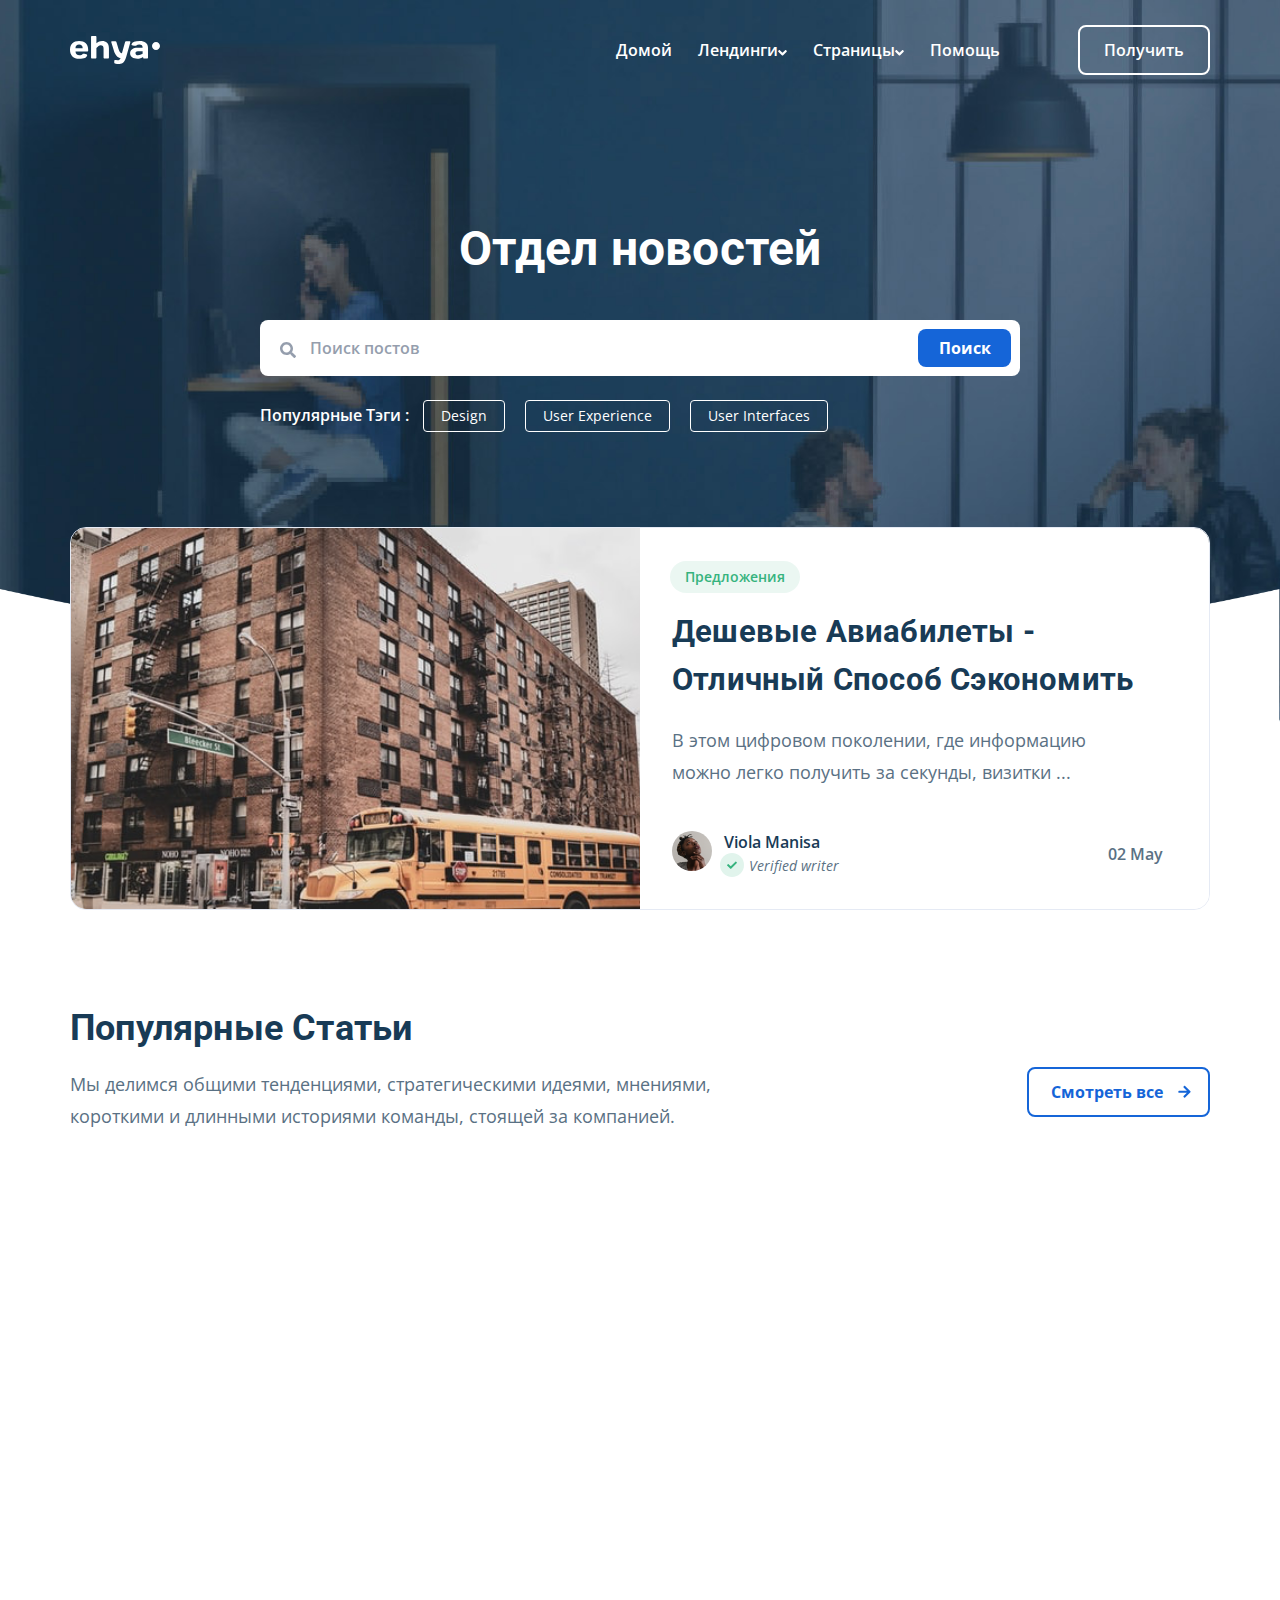
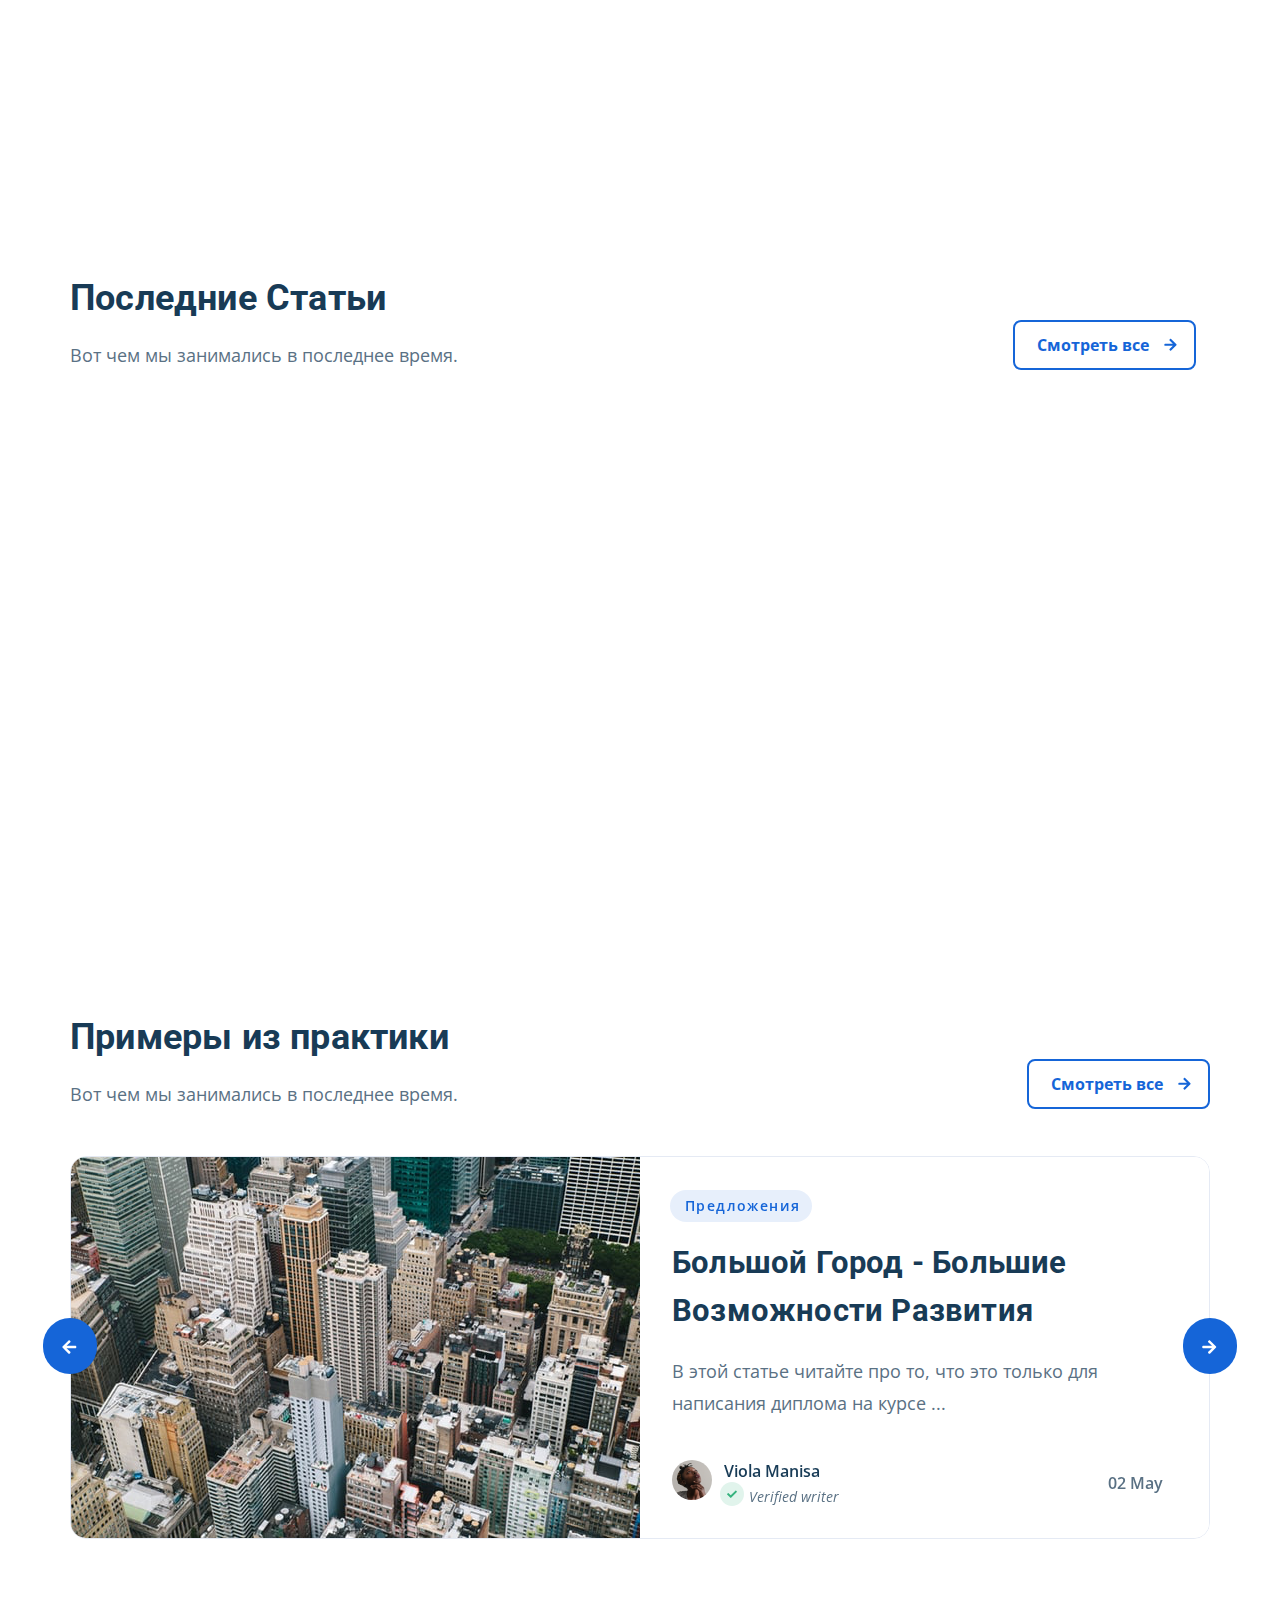
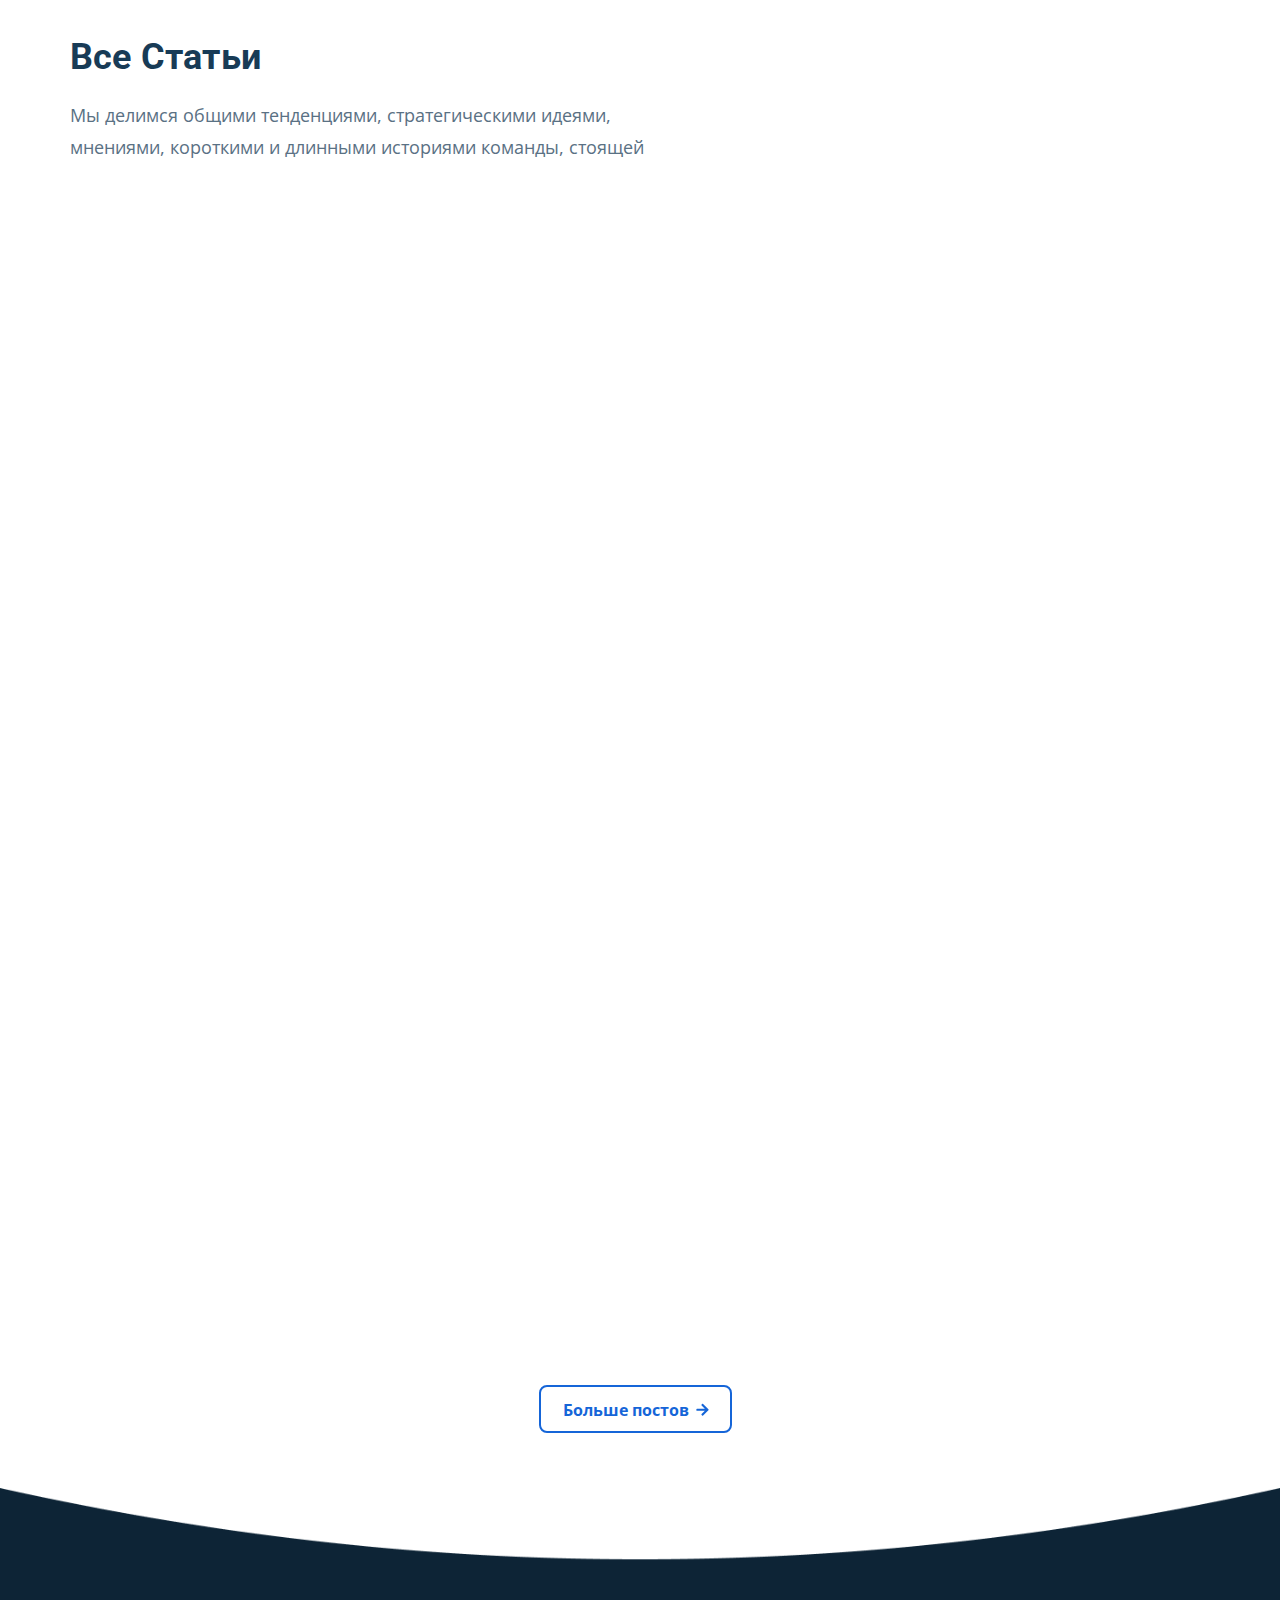
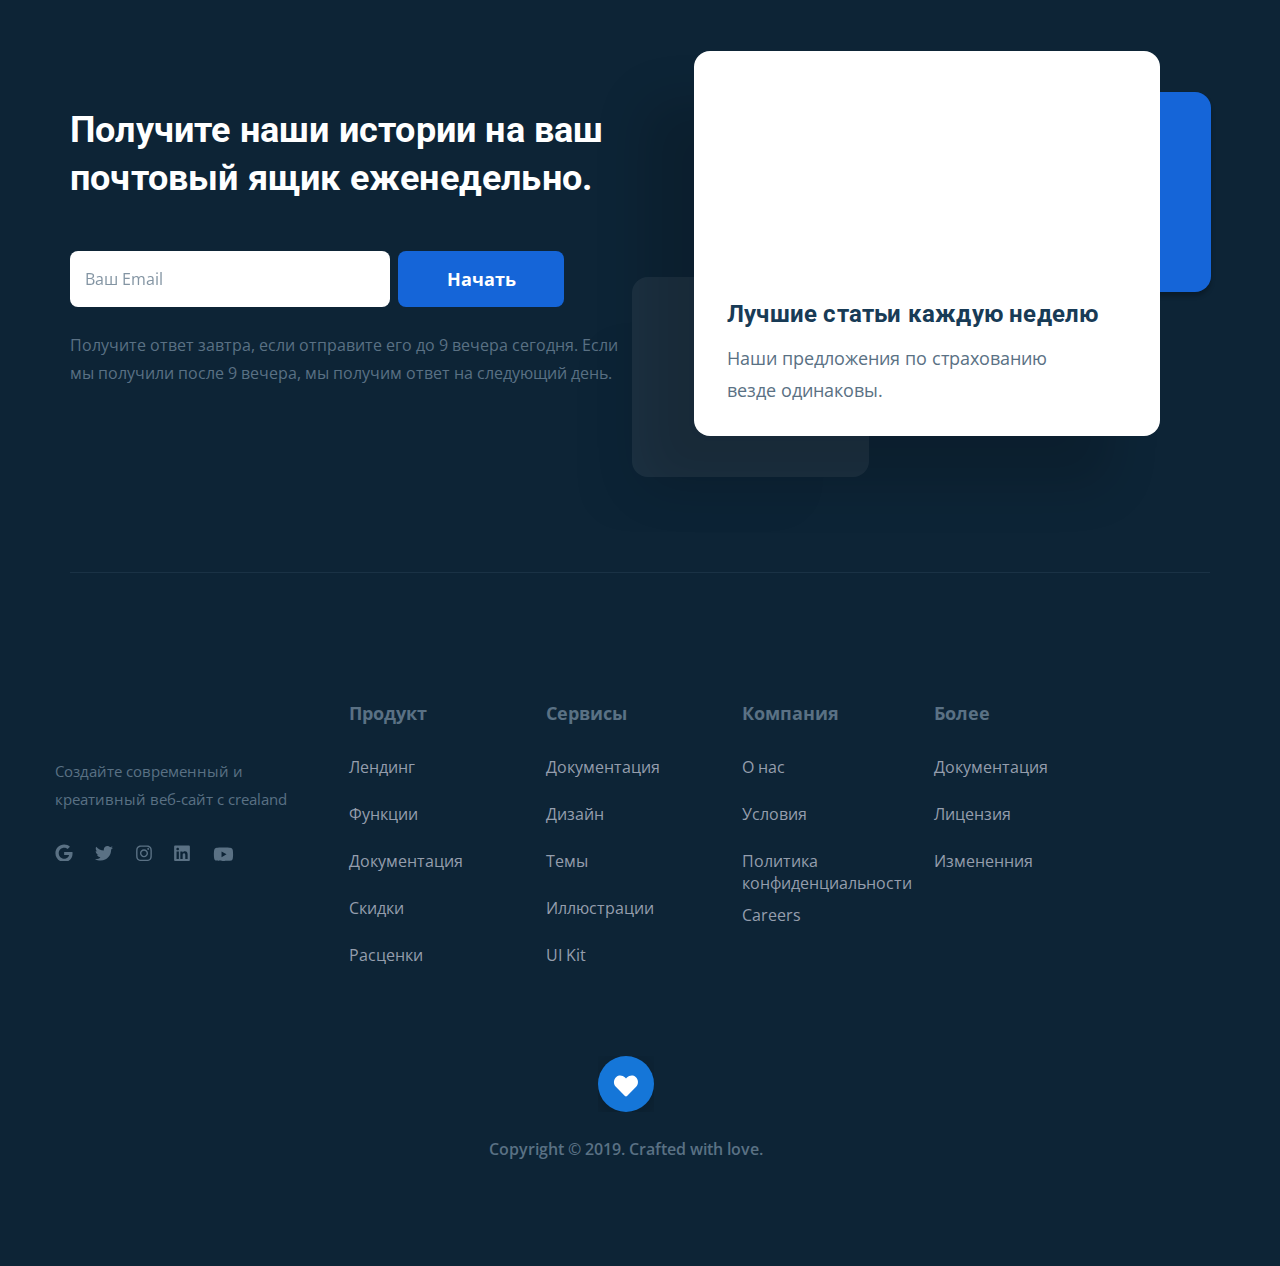
==== commit 6f8c3431: "добавленна анимация на сайт" ====
--- a/index.html
+++ b/index.html
@@ -5,11 +5,14 @@
     <meta http-equiv="X-UA-Compatible" content="IE=edge" />
     <meta name="viewport" content="width=device-width, initial-scale=1.0" />
     <link rel="stylesheet" href="css/swiper-bundle.min.css" />
+    <link rel="stylesheet" href="css/aos.css" />
     <link rel="stylesheet" href="css/style.css" />
     <link
       href="https://fonts.googleapis.com/css2?family=Open+Sans:ital,wght@0,400;0,600;0,700;1,400&family=Roboto:wght@700&display=swap"
       rel="stylesheet"
     />
+    <link rel="icon" href="favicon.ico" type="image/x-icon" />
+    <link rel="shortcut icon" href="favicon.ico" type="image/x-icon" />
     <title>ehya Статьи на все случаи</title>
   </head>
   <body>
@@ -17,7 +20,7 @@
       <div class="header__background">
         <div class="container">
           <nav class="header__nav header__nav-fixed">
-            <div class="header__logo">
+            <div class="header__logo" data-aos="zoom-in">
               <a href="index.html"
                 ><img src="img/logo.svg" alt="логотип сайта"
               /></a>
@@ -148,7 +151,7 @@
         </div>
         <!-- /.popular__flag -->
         <div class="popular__cards">
-          <a href="index-1.html"
+          <a href="index-1.html" data-aos="zoom-in" data-aos-duration="250"
             ><div class="popular__first-card">
               <img
                 src="img/popular-1.jpg"
@@ -181,7 +184,7 @@
             </div></a
           >
           <!-- /.popular__first-card -->
-          <a href="index-1.html"
+          <a href="index-1.html" data-aos="zoom-in" data-aos-duration="500"
             ><div class="popular__second-card">
               <img
                 src="img/popular-2.png"
@@ -245,7 +248,11 @@
         <!-- /.update__flag -->
         <div class="update__cards">
           <a href="index-1.html"
-            ><div class="update__first-card">
+            ><div
+              class="update__first-card"
+              data-aos="zoom-in"
+              data-aos-duration="250"
+            >
               <img
                 src="img/update-1.jpg"
                 alt="фото рабочего места с компьютером"
@@ -283,7 +290,11 @@
           >
           <!-- /.update__first-card -->
           <a href="index-1.html"
-            ><div class="update__second-card">
+            ><div
+              class="update__second-card"
+              data-aos="zoom-in"
+              data-aos-duration="500"
+            >
               <img
                 src="img/update-2.png"
                 alt="фото мобильник в руке"
@@ -316,7 +327,11 @@
           >
           <!-- /.update__second-card -->
           <a href="index-1.html"
-            ><div class="update__third-card">
+            ><div
+              class="update__third-card"
+              data-aos="zoom-in"
+              data-aos-duration="750"
+            >
               <img
                 src="img/update-3.jpg"
                 alt="фото женщины в интерактивной маске"
@@ -515,7 +530,11 @@
         <!-- /.every flag -->
         <div class="every__cards">
           <a href="index-1.html"
-            ><div class="every__first-cardd">
+            ><div
+              class="every__first-cardd"
+              data-aos="zoom-in"
+              data-aos-duration="250"
+            >
               <img
                 src="img/every-1.png"
                 alt="руки человека настраивают электронные часы"
@@ -548,7 +567,11 @@
           >
           <!-- /.every__first-cardd -->
           <a href="index-1.html"
-            ><div class="every__second-cardd">
+            ><div
+              class="every__second-cardd"
+              data-aos="zoom-in"
+              data-aos-duration="500"
+            >
               <img
                 src="img/every-2.png"
                 alt="панорамма с ветрянными электростанциями"
@@ -586,7 +609,11 @@
         <!-- /every__cards -->
         <div class="every__cardss">
           <a href="index-1.html"
-            ><div class="every__first-card">
+            ><div
+              class="every__first-card"
+              data-aos="zoom-in"
+              data-aos-duration="750"
+            >
               <img
                 src="img/every-3.png"
                 alt="фото рабочего места с компьютером"
@@ -624,7 +651,11 @@
           >
           <!-- /.every__first-card -->
           <a href="index-1.html" class="every__newa"
-            ><div class="every__first-card">
+            ><div
+              class="every__first-card"
+              data-aos="zoom-in"
+              data-aos-duration="550"
+            >
               <img
                 src="img/every-3.png"
                 alt="фото рабочего места с компьютером"
@@ -657,7 +688,11 @@
           >
           <!-- /.every__first-card every__newa -->
           <a href="index-1.html" class="every__newb"
-            ><div class="every__second-card">
+            ><div
+              class="every__second-card"
+              data-aos="zoom-in"
+              data-aos-duration="750"
+            >
               <img
                 src="img/every-4.png"
                 alt="фото квадрокоптер в руках"
@@ -690,7 +725,11 @@
           >
           <!-- /.every__second-card every__newb -->
           <a href="index-1.html" class="every__newb1"
-            ><div class="every__second-card">
+            ><div
+              class="every__second-card"
+              data-aos="zoom-in"
+              data-aos-duration="600"
+            >
               <img
                 src="img/every-4.png"
                 alt="фото квадрокоптер в руках"
@@ -724,7 +763,11 @@
           >
           <!-- /.every__second-card every__newb1 -->
           <a href="index-1.html" class="every__newc"
-            ><div class="every__third-card">
+            ><div
+              class="every__third-card"
+              data-aos="zoom-in"
+              data-aos-duration="1000"
+            >
               <img
                 src="img/every-5.png"
                 alt="фото рука держит смартфон вертикально двумя пальцами "
@@ -760,7 +803,11 @@
           >
           <!-- /.every__third-card every__newc -->
           <a href="index-1.html" class="every__newd"
-            ><div class="every__third-card">
+            ><div
+              class="every__third-card"
+              data-aos="zoom-in"
+              data-aos-duration="750"
+            >
               <img
                 src="img/every-4.png"
                 alt="фото рука держит смартфон вертикально двумя пальцами "
@@ -855,6 +902,7 @@
                   src="img/footer.png"
                   alt="художественное фото пульта игровой приставки"
                   class="footer__info-img-foto"
+                  data-aos="zoom-in"
                 />
               </div>
               <div class="footer__info-cont">
@@ -874,7 +922,7 @@
         <div class="footer__container-two">
           <div class="footer__end">
             <div class="footer__end-item footer__end-item-first">
-              <div class="footer__logo">
+              <div class="footer__logo" data-aos="zoom-in">
                 <a href="index.html"
                   ><img
                     class="footer__logo-image"
